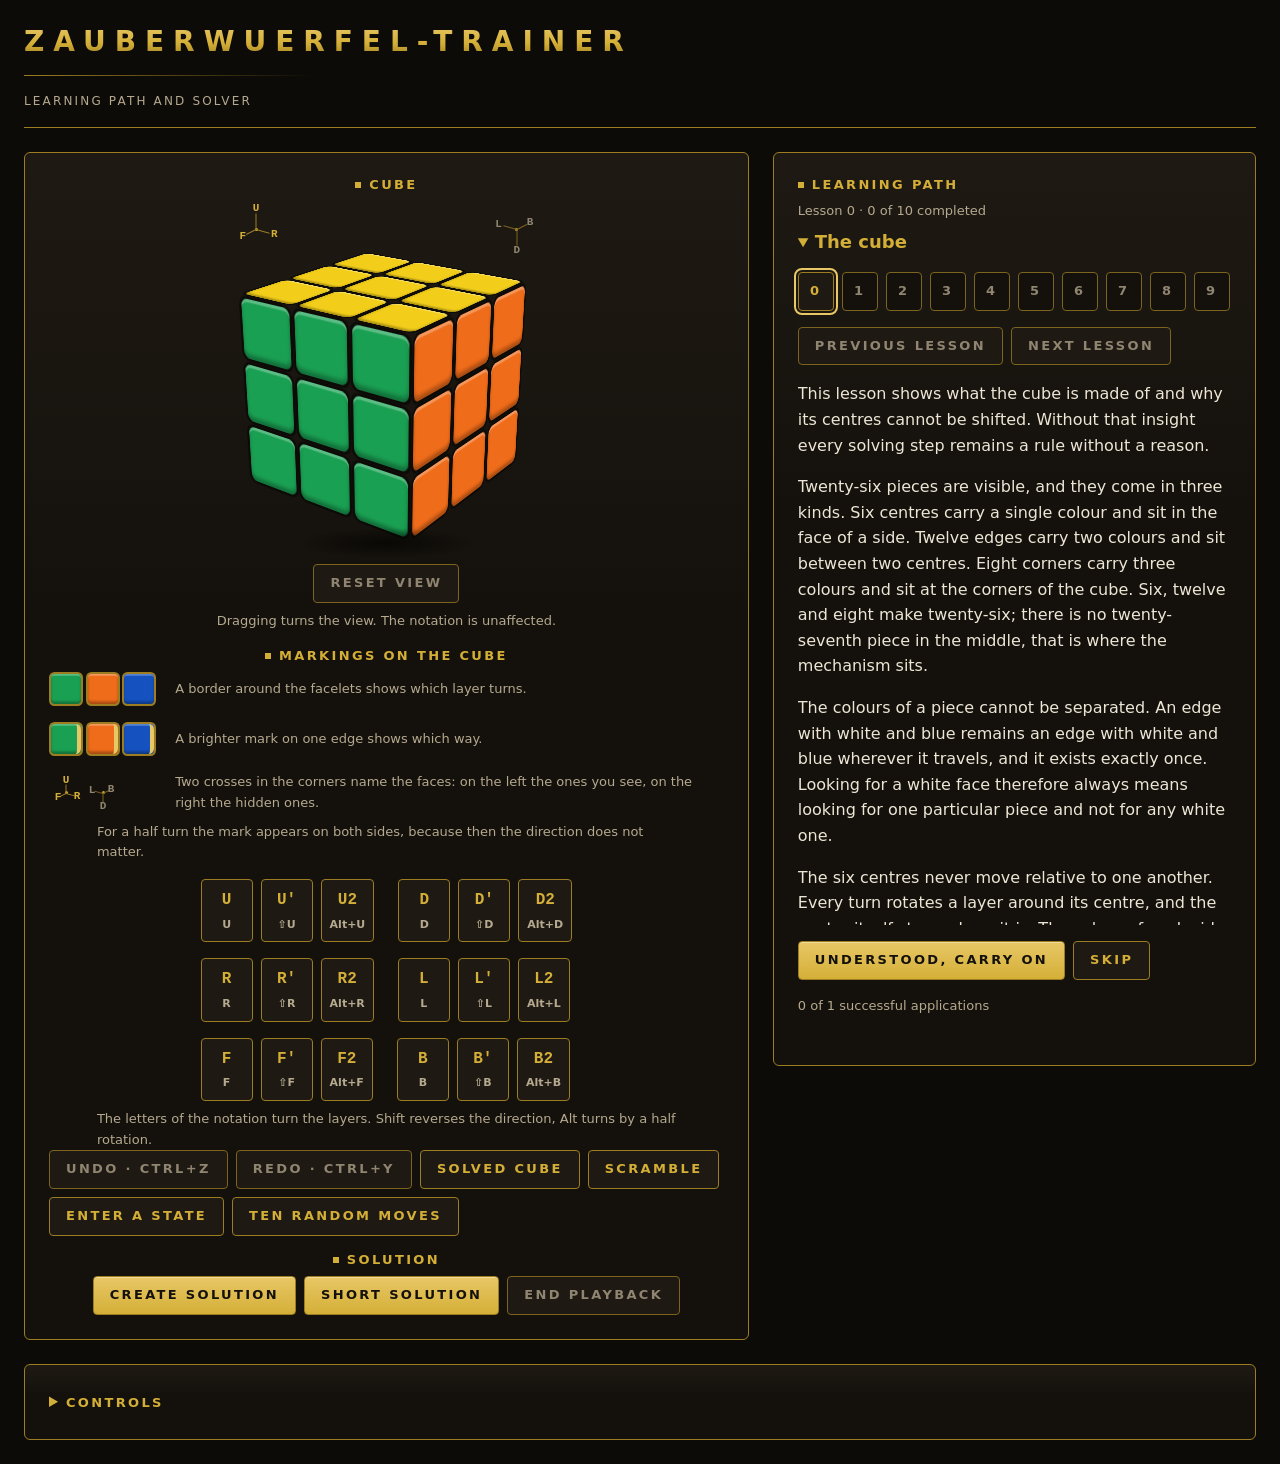
==== src/index.html @ b9fafef1 "Stand 42d0780 uebertragen 32 Datei(en) geaendert, Auslieferungsdatei 0.20.0 mit 423562 Byte. Maschin" ====
<!doctype html>
<!--
  Gerüst der Anwendung. Beim Bau in 2A-0011 werden Stil und Bündel in diese
  Datei eingesetzt; während der Entwicklung stehen sie daneben und werden
  über den Server aus scripts/server.mjs geladen. Ein Browser lädt über
  file:// keine ES-Module, deshalb der Umweg.

  Jeder sichtbare Text trägt seinen Bezeichner in data-text und wird beim
  Start aus src/i18n gefüllt. Der deutsche Wortlaut bleibt im Dokument
  stehen, damit die Datei beim Lesen verständlich ist; maßgeblich ist der
  Bezeichner. Eine Prüfung weist nach, dass zu jedem davon beide Sprachen
  vorliegen.

  Verweise nach außen sind ausgeschlossen, auch auf Schriften. Eine Prüfung
  in test/oberflaeche.test.js belegt das.
-->
<html lang="de">
  <head>
    <meta charset="utf-8" />
    <meta name="viewport" content="width=device-width, initial-scale=1" />
    <title>Zauberwuerfel-Trainer</title>
    <link rel="stylesheet" href="stil.css" />
  </head>
  <body>
    <div class="seite">
      <header class="kopf">
        <h1 class="marke-titel" data-text="kopf.titel">Zauberwuerfel-Trainer</h1>
        <hr class="marke-linie" />
        <p class="marke-unterzeile" data-text="kopf.unterzeile">Lernpfad und Löser</p>
      </header>

      <main class="raster">
        <!-- Der Würfel steht im Mittelpunkt und bekommt den größten
             zusammenhängenden Bereich. Gefüllt wird er in 4T-0027. -->
        <!-- Der Würfel wird von src/view/wuerfel.js in den Halter eingesetzt.
             Sechs mal neun Felder als Auszeichnung zu schreiben hieße, die
             Geometrie ein zweites Mal zu führen. -->
        <section id="buehne" class="flaeche" aria-labelledby="buehne-marke">
          <h2 id="buehne-marke" class="marke-bereich" data-text="bereich.wuerfel">Würfel</h2>
          <div id="wuerfel-halter"></div>
          <!-- Das flache Netz steht an derselben Stelle. Sichtbar ist immer
               genau eine der beiden Ansichten, gesteuert über Eintrag 5 des
               Einstellungs-Katalogs. -->
          <div id="netz-halter" hidden></div>
          <button type="button" class="ruhend" id="ansicht-zurueck" data-text="ansicht.zurueck">
            Ansicht zurücksetzen
          </button>
          <p class="erklaerung" data-text="ansicht.hinweis">
            Ziehen dreht den Blick. Die Notation bleibt davon unberührt.
          </p>

          <!-- Legende der Zeichen am Würfel, 4T-0041. Sie steht hier und nicht
               beim Lösungsweg, wo ihr Text bis dahin stand: Saum und Laufkante
               gehören zum Würfel und erscheinen auch beim Vorführen einer
               Zugfolge in der Lektion, also lange bevor es eine Lösung gibt.

               **Sie kostet keine Seitenhöhe.** Der Inhalt der Bühne endet bei
               798 px, ihr Kasten reicht bis 1074 px beim Lernen und bis 1370 px
               beim Lösen, weil das Raster ihn auf die Höhe der Begleitung
               zieht. Am 2026-08-18 in beiden Tätigkeiten, vier Schriftgrößen
               und beiden Ansichten gemessen; der Leerraum trägt das Band in
               jedem Fall.

               **Die Muster sind keine Zeichnungen, sondern dieselben Felder wie
               am Würfel.** Ein Halter gibt die Größe, die `stein-flaeche` darin
               ist absolut gesetzt wie im Würfelkörper, und `data-saum` und
               `data-lauf` sind die Attribute, die auch die Hervorhebung eines
               anstehenden Zuges setzt. Wer den Saum ändert, ändert das Muster
               mit; eine nachgezeichnete Legende bliebe beim nächsten Eingriff
               stehen.

               Die Farbe steht hier als Auszeichnung und nicht im Programm. Das
               ist der Unterschied zum Würfel: Dort wandert sie mit jedem Zug,
               hier steht sie fest, und drei feste Werte sind keine zweite
               Wahrheit über den Zustand. Gesetzt wird `background-color` und
               nicht die Kurzform `background`: Diese löschte das Hintergrundbild
               mit und damit die Würfelaugen, die `data-farbe` daneben gerade
               herbeiholen soll. Das Programm hält es in `zeigeFacelets` genauso.

               **Die beiden Muster zeigen zwei verschiedene Teile der Schicht,
               und das ist keine Nachlässigkeit.** Am Würfel trägt der Saum alle
               21 Flächen, die Laufmarke aber nur die zwölf des Rings. Das erste
               Muster ist deshalb ein Ausschnitt der Deckfläche und trägt allein
               den Saum, das zweite ein Ausschnitt des Rings und trägt beides.

               **Weder Liste noch Beschreibungsliste.** Ein `dl` wäre die
               naheliegende Form für eine Legende, hätte hier aber leere
               Begriffe: Das Muster ist mit `aria-hidden` aus der Vorlesehilfe
               genommen, weil es rein grafisch ist. Ein `ul` bräuchte
               `display: contents` an jedem Eintrag, damit die Texte fluchten,
               und stellte damit eine Frage nach der Semantik, die sich hier
               vermeiden lässt. Geblieben sind Muster und Absatz im Wechsel als
               unmittelbare Rasterelemente. Vorgelesen wird eine Folge von
               Sätzen, und jeder benennt sein Zeichen selbst. -->
          <h3 class="marke-bereich" data-text="zeichen.wuerfel">Zeichen am Würfel</h3>
          <div class="zeichenband">
            <span class="zeichen-muster" aria-hidden="true">
              <span class="zeichen-feld">
                <span
                  class="stein-flaeche"
                  style="background-color: var(--seite-f)"
                  data-farbe="F"
                  data-saum
                ></span>
              </span>
              <span class="zeichen-feld">
                <span
                  class="stein-flaeche"
                  style="background-color: var(--seite-r)"
                  data-farbe="R"
                  data-saum
                ></span>
              </span>
              <span class="zeichen-feld">
                <span
                  class="stein-flaeche"
                  style="background-color: var(--seite-b)"
                  data-farbe="B"
                  data-saum
                ></span>
              </span>
            </span>
            <p class="erklaerung" data-text="zeichen.saum">
              Ein Saum um die Felder zeigt, welche Schicht sich dreht.
            </p>
            <span class="zeichen-muster" aria-hidden="true">
              <span class="zeichen-feld">
                <span
                  class="stein-flaeche"
                  style="background-color: var(--seite-f)"
                  data-farbe="F"
                  data-saum
                  data-lauf="rechts"
                ></span>
              </span>
              <span class="zeichen-feld">
                <span
                  class="stein-flaeche"
                  style="background-color: var(--seite-r)"
                  data-farbe="R"
                  data-saum
                  data-lauf="rechts"
                ></span>
              </span>
              <span class="zeichen-feld">
                <span
                  class="stein-flaeche"
                  style="background-color: var(--seite-b)"
                  data-farbe="B"
                  data-saum
                  data-lauf="rechts"
                ></span>
              </span>
            </span>
            <p class="erklaerung" data-text="zeichen.lauf">
              Eine hellere Marke an einer Kante zeigt, in welche Richtung.
            </p>
            <!-- Das Seitenkreuz aus 4T-0065. Die Werte sind die der
                 Ausgangsansicht, also genau das, was der Anwender beim Start
                 in der Ecke der Bühne sieht. Sie stehen hier fest im Dokument,
                 weil ein Muster keinen Blick hat, den es abbilden könnte;
                 gerechnet werden sie von `blickrichtungen` für den Würfel
                 selbst. -->
            <span class="zeichen-muster zeichen-kreuz" aria-hidden="true">
              <span class="seitenkreuz seitenkreuz-vorn">
                <span class="seitenkreuz-strahl" style="--laenge: 27.9%; --winkel: -90deg"></span>
                <span
                  class="seitenkreuz-marke notation"
                  style="--richtung-x: 0%; --richtung-y: -37.2%"
                  >U</span
                >
                <span class="seitenkreuz-strahl" style="--laenge: 25.2%; --winkel: 15.2deg"></span>
                <span
                  class="seitenkreuz-marke notation"
                  style="--richtung-x: 32.4%; --richtung-y: 8.8%"
                  >R</span
                >
                <span class="seitenkreuz-strahl" style="--laenge: 19.9%; --winkel: 153.1deg"></span>
                <span
                  class="seitenkreuz-marke notation"
                  style="--richtung-x: -23.6%; --richtung-y: 12%"
                  >F</span
                >
              </span>
              <!-- Das zweite Kreuz trägt die Gegenrichtungen des ersten, denn
                   ein Gegenpaar liegt punktsymmetrisch. -->
              <span class="seitenkreuz seitenkreuz-hinten">
                <span class="seitenkreuz-strahl" style="--laenge: 27.9%; --winkel: 90deg"></span>
                <span
                  class="seitenkreuz-marke notation"
                  style="--richtung-x: 0%; --richtung-y: 37.2%"
                  >D</span
                >
                <span class="seitenkreuz-strahl" style="--laenge: 25.2%; --winkel: 195.2deg"></span>
                <span
                  class="seitenkreuz-marke notation"
                  style="--richtung-x: -32.4%; --richtung-y: -8.8%"
                  >L</span
                >
                <span class="seitenkreuz-strahl" style="--laenge: 19.9%; --winkel: -26.9deg"></span>
                <span
                  class="seitenkreuz-marke notation"
                  style="--richtung-x: 23.6%; --richtung-y: -12%"
                  >B</span
                >
              </span>
            </span>
            <p class="erklaerung" data-text="zeichen.kreuz">
              Zwei Kreuze in den Ecken benennen die Seiten: links die, die du siehst, rechts die
              verdeckten.
            </p>
          </div>
          <p class="erklaerung" data-text="zeichen.halb">
            Bei einer halben Umdrehung steht die Marke auf beiden Seiten, denn dann ist die Richtung
            gleichgültig.
          </p>

          <!-- Das Tastenfeld wird von src/input/tastenfeld.js eingesetzt. -->
          <div id="tastenfeld-halter"></div>
          <p class="erklaerung" data-text="bewegung.hinweis">
            Die Buchstaben der Notation drehen die Schichten. Umschalt kehrt die Richtung um, Alt
            dreht um eine halbe Umdrehung.
          </p>
          <div class="datei-reihe">
            <button type="button" class="ruhend" id="verlauf-zurueck" data-text="verlauf.zurueck">
              Zurück
            </button>
            <button type="button" class="ruhend" id="verlauf-wieder" data-text="verlauf.wieder">
              Vor
            </button>
            <button type="button" class="ruhend" id="verlauf-geloest" data-text="verlauf.geloest">
              Gelöster Würfel
            </button>
            <button
              type="button"
              class="ruhend"
              id="verlauf-verwuerfeln"
              data-text="verlauf.verwuerfeln"
            >
              Verwürfeln
            </button>
            <!-- Der dritte Weg, den Würfel auf einen Zustand zu bringen, und
                 deshalb steht er in dieser Reihe: gelöst, verwürfelt oder von
                 Hand eingegeben. Ein eigener Bereich mit Marke und Erklärung
                 kostete gemessene 129 px und schob den Einstieg in das Lösen
                 von 992 px auf 1121 px, also unter die Bildkante von 1080.
                 Das verstieße gegen das Höhenbudget aus Abschnitt 7 des
                 Design-Konzepts. Hier kostet er nichts. 4T-0067. -->
            <button type="button" class="ruhend" id="eingabe-beginnen" data-text="eingabe.beginnen">
              Zustand eingeben
            </button>
            <button type="button" class="ruhend" id="vorfuehr-folge" data-text="bewegung.folge">
              Zehn zufällige Züge
            </button>
          </div>

          <!-- Die erzeugte Verwürfelung in Notation, 4T-0083. S-0028 AK5
               verlangt sie zum Nachvollziehen am eigenen Würfel; ohne sie ist
               «Verwürfeln» allein für den Würfel am Bildschirm brauchbar.

               **Eine Zeile unter der Reihe, ohne eigene Marke und ohne
               Erklärung.** Ein eigener Bereich kostete Höhe, die das Budget aus
               Abschnitt 7 des Design-Konzepts nicht hergibt; bei 4T-0067 hat
               ein Bereich mit Marke und Erklärung gemessene 129 px gekostet.

               **Die Zugfolge trägt keinen `data-text`**, denn sie ist Notation
               und bleibt in beiden Sprachen dieselbe. Übersetzt wird allein die
               Beschriftung davor, und die zieht `wendeTexteAn` beim
               Sprachwechsel wie jede andere nach. -->
          <p class="verwuerfelung" id="verwuerfelung" hidden>
            <span data-text="verlauf.verwuerfelungMarke">Verwürfelung:</span>
            <span class="notation" id="verwuerfelung-zuege"></span>
          </p>

          <!-- Wiedergabe einer Lösung, 4T-0033. Die Schaltfläche zum Erzeugen
               ist der Anschluss an den Löser und sitzt in der Verdrahtung,
               nicht in der Wiedergabe: Diese bekommt eine fertige Zugfolge
               übergeben und kennt den Löser nicht. Mit dem Lernpfad in
               2A-0007 tritt die Lektion an ihre Stelle.

               Steuerung und Zugzähler sind mit 4T-0059 zur Anzeige in den
               Bereich «Erklärung» gewandert. Hier bleibt allein das Erzeugen,
               denn es muss sichtbar sein, bevor es eine Lösung gibt, und kann
               deshalb nicht in einem Bereich stehen, den erst die geladene
               Zugfolge sichtbar macht. -->
          <!-- Zustandseingabe über das Netz, 4T-0067. Der Bereich ist kein
               zweiter Modus: Er stellt die Ansicht auf das Netz, klappt den
               Lernpfad ein und lässt die übrige Bedienung ruhen. Damit folgt er
               dem Entscheid aus 3E-0017, wo der Umbau in zwei Ansichten
               zugunsten des Einklappens verworfen worden ist.

               **Er ist ganz verborgen, solange keine Eingabe läuft**, samt
               seiner Marke und seiner Erklärung. Sein Einstieg ist die
               Schaltfläche oben in der Reihe der Zustände; ein dauerhaft
               sichtbarer Bereich kostete Höhe für etwas, das der Anwender
               selten und einmalig tut.

               Die sechs Farbschaltflächen stehen nicht hier, sondern entstehen
               in main.js aus der Seitenliste des Kerns. Sie hier zu schreiben
               wäre derselbe Fehler wie sechs mal neun Felder von Hand. -->
          <div id="eingabe-flaeche" hidden>
            <h2 class="marke-bereich" data-text="eingabe.marke">Zustand eingeben</h2>
            <p class="erklaerung" data-text="eingabe.grund">
              Für einen Würfel, den das Programm nicht selbst verwürfelt hat: Übertragen Sie seinen
              Zustand Feldchen für Feldchen auf das Netz.
            </p>
            <div class="eingabe-farben" id="eingabe-farben" role="group"></div>
            <p class="erklaerung" data-text="eingabe.hinweis">
              Farbe wählen, dann auf die Feldchen tippen. Mit der Tastatur: Pfeiltasten bewegen, die
              Ziffern 1 bis 6 wählen die Farbe, die Leertaste setzt sie.
            </p>
            <!-- Die drei Wege zurück, 4T-0068. Sie sind verschieden gefährlich
                 und deshalb verschieden gesichert: Eine einzelne Setzung
                 zurückzunehmen kostet nichts, das Leeren und das Vorbelegen
                 kosten alles, was bis dahin eingetragen war.

                 **«Übernehmen» steht voran und trägt keine Klasse `ruhend`**,
                 4T-0070. Es ist die Haupthandlung des Bereichs, so wie
                 «Lösung erzeugen» die der Bühne ist; die vier übrigen führen
                 aus ihm heraus oder wieder zurück. -->
            <div class="datei-reihe">
              <button type="button" id="eingabe-uebernehmen" data-text="eingabe.uebernehmen">
                Übernehmen
              </button>
              <button type="button" class="ruhend" id="eingabe-zurueck" data-text="eingabe.zurueck">
                Zurücknehmen · Strg+Z
              </button>
              <button type="button" class="ruhend" id="eingabe-leeren" data-text="eingabe.leeren">
                Alles leeren
              </button>
              <button type="button" class="ruhend" id="eingabe-geloest" data-text="eingabe.geloest">
                Gelöster Würfel
              </button>
              <button
                type="button"
                class="ruhend"
                id="eingabe-abbrechen"
                data-text="eingabe.abbrechen"
              >
                Eingabe abbrechen
              </button>
            </div>
            <!-- Der Befund der Lösbarkeitsprüfung in Worten, 4T-0069. Er steht
                 unter der Reihe und damit unmittelbar unter der Schaltfläche,
                 die ihn auslöst.

                 **`role="alert"` und nicht `status`**, anders als bei der
                 Rückmeldung des Lernpfads: Eine abgewiesene Übernahme hält den
                 Anwender auf, und er soll davon erfahren, während sein Blick
                 noch am Netz liegt.

                 Er trägt keinen `data-text`, weil sein Wortlaut vom Befund
                 abhängt und nicht feststeht. Beim Sprachwechsel wird er
                 zurückgenommen, denn er gilt für eine Prüfung von vorhin. -->
            <p class="eingabe-befund" id="eingabe-befund" role="alert" hidden></p>
          </div>

          <h2 class="marke-bereich" data-text="wiedergabe.marke">Lösung</h2>
          <!-- Zwei Arten, eine Reihe, 4T-0082. Die Lernlösung rechnet im
               Hauptstrang und ist sofort da; die kurze baut beim ersten Aufruf
               ihre Tabellen auf und braucht dafür gemessene 1,5 bis 2,7
               Sekunden im Browser. Deshalb tauscht die Reihe während der
               Rechnung ihren Inhalt: Fortschritt und Abbruch treten an die
               Stelle der beiden Erzeugen-Schaltflächen. Ein eigener Bereich
               kostete Höhe, die das Budget aus Abschnitt 7 des
               Design-Konzepts nicht hergibt. -->
          <div class="datei-reihe">
            <button type="button" id="loesung-erzeugen" data-text="wiedergabe.erzeugen">
              Lösung erzeugen
            </button>
            <button type="button" id="loesung-kurz" data-text="wiedergabe.kurz">
              Kurze Lösung
            </button>
            <!-- Der Fortschritt trägt keinen `data-text`, weil sein Wortlaut
                 vom Stand der Rechnung abhängt. Beim Sprachwechsel wird er aus
                 dem gemerkten Stand neu gesetzt, wie der Zähler daneben. -->
            <p class="erklaerung" id="loesung-fortschritt" role="status" hidden></p>
            <button
              type="button"
              class="ruhend"
              id="loesung-abbrechen"
              data-text="wiedergabe.abbrechen"
              hidden
            >
              Abbrechen
            </button>
            <button
              type="button"
              class="ruhend"
              id="wiedergabe-beenden"
              data-text="wiedergabe.beenden"
            >
              Wiedergabe beenden
            </button>
          </div>
        </section>

        <!-- Zwei Bereiche und keiner, 4T-0062: Diese Hülle trägt keine eigene
             Fläche und keine Marke, sondern stapelt die beiden, die sie
             enthält. Sie bleibt, weil das Raster ihren Platz kennt und die
             Bühne über ihn auf gleiche Höhe gezogen wird; ihn aufzulösen hieße,
             die Container-Abfrage aus 4T-0058 auf eine andere Breite zu
             stellen.

             Bis 4T-0062 war dies ein Bereich «Erklärung» mit beidem darin. Der
             Name meinte zwei Tätigkeiten zugleich und traf damit keine von
             beiden, und seit 4T-0061 klappt eine davon weg, während die
             Gestaltung sie weiter als eine Einheit zeigte. -->
        <div id="begleitung">
          <!-- Anstehender Zug, laufender Schritt und Zugliste, 4T-0034.
               Gefüllt wird alles aus der Wiedergabe; die Notation bleibt in
               beiden Sprachen international, der Klartext daneben nicht.

               **Der Bereich steht seit 4T-0059 über dem Lernpfad und trägt die
               Steuerung mit.** Wer eine Lösung abspielt, hatte Knopf und
               Ergebnis zuvor diagonal auseinander, die Steuerung links unten
               und ihre Wirkung rechts. Dass die Bedienung damit über dem
               Lektionstext liegt, kostet nichts: Der ganze Bereich ist
               verborgen, solange keine Zugfolge geladen ist, und beim Lernen
               steht der Text deshalb wie zuvor ganz oben.

               **Der Bereich ist mit 4T-0062 selbst eine Fläche geworden.** Die
               Verbergung sitzt damit an derselben Stelle wie zuvor und trägt
               den ganzen Bereich mit; läge sie eine Ebene tiefer, bliebe beim
               Lernen eine leere Kachel stehen. -->
          <section id="anstehend" class="flaeche" aria-labelledby="anstehend-marke" hidden>
            <h2 id="anstehend-marke" class="marke-bereich" data-text="bereich.loesungsweg">
              Lösungsweg
            </h2>
            <div class="datei-reihe wiedergabe-steuerung">
              <button type="button" class="ruhend" id="wg-anfang" data-text="wiedergabe.anfang">
                Anfang
              </button>
              <button
                type="button"
                class="ruhend"
                id="wg-schritt-zurueck"
                data-text="wiedergabe.schrittZurueck"
              >
                Schritt zurück
              </button>
              <button
                type="button"
                class="ruhend"
                id="wg-zug-zurueck"
                data-text="wiedergabe.zugZurueck"
              >
                Zug zurück
              </button>
              <button type="button" id="wg-abspielen">Abspielen</button>
              <button type="button" class="ruhend" id="wg-zug-vor" data-text="wiedergabe.zugVor">
                Zug vor
              </button>
              <button
                type="button"
                class="ruhend"
                id="wg-schritt-vor"
                data-text="wiedergabe.schrittVor"
              >
                Schritt vor
              </button>
              <button type="button" class="ruhend" id="wg-ende" data-text="wiedergabe.ende">
                Ende
              </button>
            </div>
            <p class="wiedergabe-stand notation" id="wiedergabe-stand" hidden></p>
            <p class="erklaerung" data-text="wiedergabe.hinweis">
              Leertaste spielt ab und hält an, die Pfeiltasten gehen einen Zug, Bild auf und Bild ab
              springen auf die Schrittgrenzen, Pos 1 und Ende an die Enden.
            </p>
            <p class="erklaerung" data-text="wiedergabe.grund">
              Der Übungswürfel ist während der Wiedergabe gesperrt.
            </p>

            <h3 class="marke-bereich" data-text="anstehend.marke">Anstehender Zug</h3>
            <p class="anstehend-notation notation" id="anstehend-notation"></p>
            <p class="anstehend-klartext" id="anstehend-klartext"></p>
            <!-- Aus welchen Zügen der Griff entsteht, 4T-0040. Nur sichtbar,
                 wenn er mehr als einen Zug zusammenfasst. -->
            <p class="anstehend-griff notation" id="anstehend-griff" hidden></p>
            <!-- Die Deutung der Marke am Würfel stand bis 4T-0041 hier. Sie
                 steht seitdem als Band in der Bühne, wo das Zeichen selbst
                 erscheint, und gilt damit auch beim Lernen. -->
            <p class="anstehend-schritt" id="anstehend-schritt"></p>
            <p class="erklaerung" id="anstehend-fortschritt"></p>
            <!-- Begründung und Weg in die Lektion, 4T-0052. Die Begründung
                 steht nicht hier und nicht in der Verdrahtung, sondern in der
                 Lektion, und wird von dort geholt: Zwei Fassungen derselben
                 liefen früher oder später auseinander, und die schlechtere
                 stünde in der Lösung, wo sie seltener gelesen wird. -->
            <p class="anstehend-begruendung" id="anstehend-begruendung"></p>
            <button type="button" class="ruhend anstehend-lektion" id="anstehend-lektion"></button>

            <h3 class="marke-bereich" data-text="anstehend.liste">Zugfolge</h3>
            <div class="zugliste notation" id="zugliste"></div>
            <!-- Die Kennzeichnungen der Liste sind nicht selbsterklärend,
                 4T-0040. Sie werden neben dem Gegenstand aufgefangen und nicht
                 in einem Handbuch; der Ort ist seit 4T-0040 derselbe, die Form
                 hat 4T-0041 geändert.

                 **Vier Zeilen und nicht drei.** Die goldene Hinterlegung war
                 neben dem Saum das zweite Zeichen, das der Bestand führte, ohne
                 es zu erklären; die Durchsicht nach AK5 hat es gefunden.

                 **Die Muster sind echte Zuglistenknoten.** Klassen und
                 Attribute sind dieselben, die `zeigeZugliste` in `main.js`
                 setzt, und die Züge sind zulässige Notation. Die Notation steht
                 hier fest im Dokument, weil sie in beiden Sprachen dieselbe
                 ist; der Name der Folge dagegen trägt seinen Bezeichner. -->
            <h3 class="marke-bereich" data-text="zeichen.zugfolge">Zeichen der Zugfolge</h3>
            <div class="zeichenband">
              <span class="zeichen-muster zeichen-zuege notation" aria-hidden="true">
                <span class="zugliste-reihe">
                  <span class="zugliste-folgemarke leise" data-text="folge.topCross"
                    >Kreuz oben</span
                  >
                  <span class="zugliste-zug" data-folge="anfang">F</span>
                  <span class="zugliste-zug" data-folge="mitte">R</span>
                  <span class="zugliste-zug" data-folge="mitte">U</span>
                  <span class="zugliste-zug" data-folge="ende">R'</span>
                </span>
              </span>
              <p class="erklaerung" data-text="zeichen.folge">
                Eine Linie unter einer Gruppe zeigt eine gelernte Zugfolge. Ihr Name steht davor.
              </p>
              <span class="zeichen-muster zeichen-zuege notation" aria-hidden="true">
                <span class="zugliste-reihe">
                  <span class="zugliste-zug" data-griff="anfang">R</span>
                  <span class="zugliste-zug" data-griff="ende">R</span>
                  <span class="zugliste-griffzug">= R2</span>
                </span>
              </span>
              <p class="erklaerung" data-text="zeichen.griff">
                Eine Klammer darüber fasst Drehungen derselben Seite zu einem Handgriff zusammen.
                Dahinter steht, wie weit du drehst.
              </p>
              <span class="zeichen-muster zeichen-zuege notation" aria-hidden="true">
                <span class="zugliste-reihe">
                  <span class="zugliste-zug" data-griff="anfang">U</span>
                  <span class="zugliste-zug" data-griff="ende">U'</span>
                  <span class="zugliste-griffzug">= –</span>
                </span>
              </span>
              <p class="erklaerung" data-text="zeichen.hebtAuf">
                Ein Strich bedeutet, dass sich die Züge aufheben und du gar nicht drehst.
              </p>
              <span class="zeichen-muster zeichen-zuege notation" aria-hidden="true">
                <span class="zugliste-reihe">
                  <span class="zugliste-zug">F</span>
                  <span class="zugliste-zug jetzt">R</span>
                  <span class="zugliste-zug">U</span>
                </span>
              </span>
              <p class="erklaerung" data-text="zeichen.jetzt">
                Golden hinterlegt ist die Stelle, an der die Wiedergabe steht.
              </p>
            </div>
          </section>

          <!-- Der Lektionsbereich, 4T-0045. Er tritt an die Stelle des
               Platzhalters und wird von src/view/lektion.js eingesetzt; die
               zehn Punkte der Übersicht und die Schaltflächen der Zugfolgen
               hier zu schreiben hieße, den Lektionskatalog ein zweites Mal zu
               führen.

               Er bleibt sichtbar, während eine Wiedergabe läuft. Genau das
               unterscheidet ihn vom Platzhalter: Wer sich eine Zugfolge
               vorführen lässt, will dabei die Lektion vor Augen haben.

               **Seine Marke steht hier und nicht im Bereich selbst**, 4T-0062.
               Sie benennt den Bereich und nicht die Lektion; der Titel der
               Lektion steht darunter im Aufklapper und wechselt mit ihr. -->
          <section id="lernpfad" class="flaeche" aria-labelledby="lernpfad-marke">
            <h2 id="lernpfad-marke" class="marke-bereich" data-text="bereich.lernpfad">Lernpfad</h2>
            <div id="lektion-halter"></div>
          </section>
        </div>

        <section id="bedienung" class="flaeche" aria-labelledby="bedienung-marke">
          <!-- Der Bereich ist ein Aufklapper, 4T-0060. Er misst offen 1231 px
               und damit ein gutes Drittel der Seitenhöhe, trägt aber sieben
               Einstellungen, die einmal gewählt und danach nicht mehr angefasst
               werden.

               **Nativ statt gebaut.** `details` bringt Tastaturbedienung,
               Zustand und Bekanntgabe an die Vorlesehilfe mit; eine eigene
               Schublade müsste all das nachbauen. Gemessen am 2026-08-17 hätte
               sie zudem nur 80 px mehr gewonnen, denn genau so hoch ist der
               Bereich mit nichts als seiner Marke.

               **Der Zustand wird nicht gespeichert.** Er als Einstellung zu
               führen hieße, eine achte anzulegen, und 3E-0017 nimmt sich
               ausdrücklich vor, nichts hinzuzufügen. -->
          <details id="bedienung-klappe" class="klappe">
            <summary>
              <h2 id="bedienung-marke" class="marke-bereich" data-text="bereich.bedienung">
                Bedienung
              </h2>
            </summary>

            <!-- Die Felder tragen nur ihren Namen und die Art des
                 Bedienelements. Werte und Beschriftungen kommen aus dem Katalog
                 in src/settings/katalog.js und aus src/i18n; sie hier zu
                 wiederholen hieße, zwei Wahrheiten zu pflegen. -->

            <div class="feld" data-einstellung="sprache" data-art="auswahl">
              <label data-text="einstellung.sprache">Sprache</label>
              <p class="erklaerung" data-text="grund.sprache">
                Zwei Zielsprachen sind zugesagt. Ohne Umschaltung wäre die zweite wertlos.
              </p>
            </div>

            <div class="feld" data-einstellung="palette" data-art="segmente">
              <label data-text="einstellung.palette">Würfelpalette</label>
              <div class="farbvorschau" id="farbvorschau" aria-hidden="true">
                <span style="background: var(--seite-u)"></span>
                <span style="background: var(--seite-r)"></span>
                <span style="background: var(--seite-f)"></span>
                <span style="background: var(--seite-d)"></span>
                <span style="background: var(--seite-l)"></span>
                <span style="background: var(--seite-b)"></span>
              </div>
              <p class="erklaerung" data-text="grund.palette">
                Ohne alternative Palette ist der Würfel bei Rot-Grün-Schwäche nicht lösbar, sondern
                nur zu erraten.
              </p>
            </div>

            <div class="feld" data-einstellung="kennzeichnung" data-art="schalter">
              <label data-text="einstellung.kennzeichnung">Kennzeichnung ohne Farbe</label>
              <p class="erklaerung" data-text="grund.kennzeichnung">
                Rückfallebene, wenn auch die alternative Palette nicht reicht.
              </p>
            </div>

            <div class="feld" data-einstellung="bewegung" data-art="auswahl">
              <label data-text="einstellung.bewegung">Bewegung</label>
              <p class="erklaerung" data-text="grund.bewegung">
                Bewegtbilder bereiten manchen Anwendern Beschwerden.
              </p>
            </div>

            <div class="feld" data-einstellung="ansicht" data-art="segmente">
              <label data-text="einstellung.ansicht">Ansicht</label>
              <p class="erklaerung" data-text="grund.ansicht">
                Rückfallebene für schwache Geräte und für alle, die die flache Übersicht bevorzugen.
              </p>
            </div>

            <div class="feld" data-einstellung="schriftgroesse" data-art="auswahl">
              <label data-text="einstellung.schriftgroesse">Schriftgröße</label>
              <p class="erklaerung" data-text="grund.schriftgroesse">
                Der Lernpfad besteht überwiegend aus Text.
              </p>
            </div>

            <div class="feld">
              <button
                type="button"
                class="ruhend"
                id="alles-zuruecksetzen"
                data-text="einstellung.allesZuruecksetzen"
              >
                Alle Einstellungen zurücksetzen
              </button>
            </div>

            <h2 class="marke-bereich" data-text="ablage.marke">Sichern</h2>
            <p class="erklaerung" data-text="ablage.grund">
              Der Speicher des Browsers hängt am Ort der Datei.
            </p>
            <div class="feld datei-reihe">
              <button type="button" class="ruhend" id="sichern" data-text="ablage.sichern">
                Als Datei sichern
              </button>
              <button type="button" class="ruhend" id="holen" data-text="ablage.holen">
                Aus Datei holen
              </button>
              <!-- Der dritte Weg zum abgelegten Stand, 4T-0084: sichern, holen,
                   löschen. Er steht hier und nicht neben «Alle Einstellungen
                   zurücksetzen» eine Zeile höher, denn der Fortschritt ist
                   keine Einstellung; jene Schaltfläche lässt ihn ausdrücklich
                   stehen, und eine Prüfung belegt das.

                   **«Fortschritt löschen» und nicht «Alles löschen».** Der
                   Wortlaut trägt die Abgrenzung, damit der Anwender sie nicht
                   erst nach dem Klick erfährt. -->
              <button
                type="button"
                class="ruhend"
                id="fortschritt-loeschen"
                data-text="ablage.loeschen"
              >
                Fortschritt löschen
              </button>
              <input type="file" id="datei" accept="application/json,.json" hidden />
            </div>
          </details>

          <!-- Der Hinweis steht außerhalb des Aufklappers, 4T-0060. Er meldet
               beim Start den fehlenden oder ergänzten Browserspeicher, und
               genau dann ist der Aufklapper geschlossen; innen wäre er
               ungesehen. Für den zweiten Fall, die Rückmeldung nach «Aus Datei
               holen», steht er hier unmittelbar unter den beiden
               Schaltflächen. -->
          <p class="hinweis" id="hinweis" hidden></p>
        </section>
      </main>
    </div>

    <script type="module" src="app/main.js"></script>
  </body>
</html>
---- src/stil.css ----
/* Gestaltung des Zauberwuerfel-Trainers, nach Projektmanagement/Konzepte/
   Design-Konzept.md.

   Diese Datei ist die einzige Quelle der Farbwerte. Sie standen bis zum
   2026-08-13 zusätzlich als Literale in scripts/farben-pruefen.mjs; das
   Skript liest sie jetzt von hier. Drei Ablagen desselben Wertes laufen
   früher oder später auseinander, und dann prüft das Skript etwas anderes,
   als das Programm zeigt.

   Wer einen Farbwert ändert, ändert ihn hier, und die Prüfstrecke rechnet
   Kontraste und Farbabstände beim nächsten Lauf neu. */

:root {
  /* ---------------------------------------------- Farbsystem der Oberfläche

     Drei Grundtöne, kein reines Schwarz. #000000 wirkt auf Bildschirmen hart
     und lässt Schatten verschwinden. Die drei Töne unterscheiden sich gerade
     so weit, dass Ebenen erkennbar werden, ohne dass Kanten entstehen. */
  --grund-0: #0d0b07;
  --grund-1: #14110c;
  --grund-2: #1e1913;

  /* Gold ist Akzent, nicht Fläche. Es trägt Überschriften, Zierlinien und
     Bedienelemente. Fließtext steht immer in --text, niemals in Gold. */
  --gold: #d4af37;
  --gold-hell: #e8c766;
  --gold-dunkel: #9c7d22;
  /* Der Rand einer gesperrten Schaltfläche, 4T-0063. Gemischt und nicht
     gewählt: 75 Prozent --gold-dunkel über --grund-2, derselbe Anteil wie bei
     --text-gesperrt. Nur so treten Rand und Beschriftung um denselben Schritt
     zurück; vorher stand der Rand bei 1,00 und die Schrift bei 8,10, und der
     Knopf verschwand zur Hälfte. */
  --gold-gesperrt: #7d641e;

  --text: #ede6d6;
  --text-leise: #b5a98f;
  /* Die Beschriftung einer gesperrten Schaltfläche, 4T-0063. Siehe
     --gold-gesperrt für den Grund des gemeinsamen Anteils. */
  --text-gesperrt: #8f8570;

  --erfolg: #7fc97f;
  --warnung: #e8b45a;
  --fehler: #e8776a;

  /* ------------------------------------------------------- Würfelfarben

     Kanonisch, leicht abgetönt: kein reines Weiß, kein grelles Rot. Das
     nimmt Härte, ohne die Zuordnung zum echten Würfel zu gefährden. */
  --wuerfel-kanonisch-weiss: #f2efe6;
  --wuerfel-kanonisch-gelb: #f2ce1b;
  --wuerfel-kanonisch-orange: #ef6c1a;
  --wuerfel-kanonisch-gruen: #1aa053;
  --wuerfel-kanonisch-rot: #c62828;
  --wuerfel-kanonisch-blau: #1552c0;

  /* Alternative Palette für Rot-Grün-Schwäche. Sie ersetzt Rot durch Magenta
     und Grün durch Türkis und staffelt die Helligkeiten gleichmäßig. Die
     Staffelung ist der eigentliche Kunstgriff: Bei Dichromasie fallen Rot,
     Orange, Gelb und Grün auf eine Achse zusammen, und dann trägt allein der
     Helligkeitsunterschied. Ein erster Entwurf ohne sie war schlechter als
     die kanonische Palette. */
  --wuerfel-alternativ-weiss: #f5f2e9;
  --wuerfel-alternativ-gelb: #ffdd1c;
  --wuerfel-alternativ-tuerkis: #20b8b8;
  --wuerfel-alternativ-orange: #b35300;
  --wuerfel-alternativ-magenta: #a8146b;
  --wuerfel-alternativ-blau: #123a96;

  /* ----------------------------------------------------------- Abstände

     Achterstufung ohne Zwischenwerte, in rem statt in Pixeln: Die
     Schriftgröße ist einstellbar, und nach Eintrag 6 des
     Einstellungs-Katalogs wachsen die Bedienelemente mit. Mit festen Pixeln
     bliebe das Raster stehen, während die Schrift wächst. */
  --abstand-1: 0.5rem;
  --abstand-2: 1rem;
  --abstand-3: 1.5rem;
  --abstand-4: 2rem;
  --abstand-5: 3rem;

  /* Ecken bleiben fest. Sie sind eine gestalterische Konstante und keine
     Größe, die mit der Schrift wachsen soll. */
  --ecke: 6px;
  --ecke-schaltflaeche: 4px;

  --zierlinie: 1px solid var(--gold-dunkel);

  /* Lichtsaum an Kanten. Bewusst kein Farbwert des Systems, sondern Licht:
     Er sitzt an der oberen Kante eines Elements und nie auf der Fläche. Ein
     Lichtfleck mitten auf einem Feld verfälscht die wahrgenommene Farbe. */
  --glanz: rgb(255 255 255 / 0.35);
  --glanz-kante: inset 0 1px 0 var(--glanz);

  /* Wie weit ein zurückgenommenes Feld hinter dem Schleier verschwindet,
     aus 4T-0050. Der Schleier trägt die Farbe der Fuge; das Feld sinkt damit
     in den Zwischenraum zurück, statt eine neue Farbe zu bekommen.

     **Der Wert ist gerechnet und nicht gewählt**, zwischen zwei Schranken:
     Nach oben muss sich jedes zurückgenommene Feld deutlich von seiner vollen
     Farbe abheben, nach unten muss der Würfel ein Körper bleiben. Bei 0,72
     beträgt der kleinste Abstand zur vollen Farbe 46,2 und der kleinste
     Abstand zur Fuge 19,7; beides steht in `scripts/farben-pruefen.mjs` und
     wird bei jedem Lauf neu gerechnet. */
  --ruecknahme-deckung: 0.72;

  /* Sperrung für Marken. Versalien ohne Sperrung wirken gedrängt, weil die
     Buchstaben alle dieselbe Höhe haben und die Zwischenräume fehlen. */
  --sperrung: 0.18em;
  --sperrung-titel: 0.32em;

  /* ---------------------------------------------------------- Typografie

     Keine eingebettete Schriftdatei. Sie kostet mehrere hundert Kilobyte in
     einer Datei, die klein bleiben soll, und wirft Lizenzfragen auf. */
  --schrift: system-ui, -apple-system, 'Segoe UI', Roboto, 'Helvetica Neue', sans-serif;

  /* Notation dickengleich. Keine Stilfrage: Untereinander stehende Zugfolgen
     sind nur dann vergleichbar, wenn die Zeichen gleich breit sind. */
  --schrift-notation:
    ui-monospace, 'Cascadia Mono', 'Segoe UI Mono', 'SF Mono', Consolas, monospace;

  /* Grundgröße. Die Einstellung aus 4T-0026 setzt diesen Wert um, alles
     Weitere ist in rem davon abgeleitet. */
  --schrift-grund: 16px;
  --zeilenhoehe: 1.6;
  --zeilenhoehe-ueberschrift: 1.25;
  --zeilenlaenge: 70ch;

  /* Kantenlänge eines Steins. Sie folgt dem Fenster und nicht der
     Schriftgröße: Ein Würfel ist kein Text und soll nicht mitwachsen, wenn
     jemand die Schrift vergrößert, um besser lesen zu können. */
  --kante: clamp(34px, 9vmin, 66px);
}

/* --------------------------------------------------- Palette des Würfels

   Die Zuordnung Seite zu Farbe: oben gelb, unten weiß, vorn grün, hinten
   blau, rechts orange, links rot. Sie steht hier und nicht im Programm,
   damit ein Palettenwechsel eine Frage der Anzeige bleibt und den
   Würfelzustand nicht anfasst.

   **Weiß liegt unten und nicht oben**, seit 4T-0055 am 2026-08-16. Der
   Lernpfad lässt den Würfel liegen, die erste Schicht entsteht deshalb
   unten, und sie ist die weiße; die letzte Schicht oben ist die gelbe.
   Genau so steht es in jeder Anleitung, und vor dieser Drehung war der Pfad
   an beiden Enden gegenüber ihr verkehrt.

   **Rot und Orange sind dabei mitgetauscht worden, und das ist keine
   Zutat.** Ein Tausch allein von Weiß und Gelb spiegelt die Händigkeit und
   ergäbe einen Würfel, den es nicht gibt. Von den 24 Drehungen des Würfels
   tragen genau vier Weiß unten; diese hier lässt Grün vorn stehen, und «Grün
   vorn» ist die Bezugsangabe fremder Anleitungen. Nachgerechnet wird die
   Aussage in `test/oberflaeche.test.js`.

   In der alternativen Palette treten Türkis an die Stelle von Grün und
   Magenta an die von Rot, mit gleichmäßig gestaffelten Helligkeiten.

   **Seit 4T-0069 gibt es eine zweite Stelle mit derselben Zuordnung**, den
   Zweig `farbe.<palette>.<seite>` in `src/i18n`. Er hält die Namen, die der
   Befund der Lösbarkeitsprüfung ausspricht, denn ein Farbwert trägt keinen.
   **Wer hier eine Farbe tauscht, ändert sie dort mit**, in beiden Sprachen. */

:root,
[data-palette='kanonisch'] {
  --seite-u: var(--wuerfel-kanonisch-gelb);
  --seite-d: var(--wuerfel-kanonisch-weiss);
  --seite-f: var(--wuerfel-kanonisch-gruen);
  --seite-b: var(--wuerfel-kanonisch-blau);
  --seite-r: var(--wuerfel-kanonisch-orange);
  --seite-l: var(--wuerfel-kanonisch-rot);

  /* Die Augen der Kennzeichnung, je Seite dunkel oder hell. Welches von
     beidem, ist gerechnet und nicht gewählt: Ein dunkles Auge erreicht auf
     dem alternativen Blau nur 1,94 zu 1 und wäre dort so gut wie unsichtbar.
     Mit der Wahl je Farbe liegt das schwächste Paar bei 4,07.

     Die Wahl folgt der Farbe und nicht der Seite. Mit der Drehung von
     4T-0055 sind deshalb rechts und links mitgewandert: Rot braucht ein
     helles Auge, Orange ein dunkles. */
  --auge-u: var(--grund-0);
  --auge-d: var(--grund-0);
  --auge-f: var(--grund-0);
  --auge-r: var(--grund-0);
  --auge-l: var(--text);
  --auge-b: var(--text);
}

[data-palette='alternativ'] {
  --seite-u: var(--wuerfel-alternativ-gelb);
  --seite-d: var(--wuerfel-alternativ-weiss);
  --seite-f: var(--wuerfel-alternativ-tuerkis);
  --seite-b: var(--wuerfel-alternativ-blau);
  --seite-r: var(--wuerfel-alternativ-orange);
  --seite-l: var(--wuerfel-alternativ-magenta);

  /* Hier bleiben die Augen, wie sie waren: Orange ist in dieser Palette
     dunkler als in der kanonischen und braucht ein helles Auge, Magenta
     ebenso. Der Tausch von rechts und links ändert daran nichts. */
  --auge-u: var(--grund-0);
  --auge-d: var(--grund-0);
  --auge-f: var(--grund-0);
  --auge-l: var(--text);
  --auge-r: var(--text);
  --auge-b: var(--text);
}

/* Vier Stufen der Schriftgröße. Alles Weitere ist in rem davon abgeleitet
   und wächst mit, auch die Abstände und damit die Bedienelemente. */
[data-schriftgroesse='klein'] {
  --schrift-grund: 14px;
}

[data-schriftgroesse='gross'] {
  --schrift-grund: 18px;
}

[data-schriftgroesse='sehrGross'] {
  --schrift-grund: 21px;
}

/* ------------------------------------------------------------- Grundlagen */

*,
*::before,
*::after {
  box-sizing: border-box;
}

html {
  font-size: var(--schrift-grund);
}

body {
  margin: 0;
  background: var(--grund-0);
  color: var(--text);
  font-family: var(--schrift);
  line-height: var(--zeilenhoehe);
}

/* **Über einer Überschrift steht mehr Luft als unter ihr**, zwei zu eins,
   4T-0064. Nähe stiftet Zugehörigkeit, und eine Überschrift gehört zu dem, was
   ihr folgt. Stand sie näher an dem, was ihr vorausging, las das Auge sie als
   Schluss des Vorigen. Dieselbe Regel waagerecht bei .zugliste-folgemarke. */
h1,
h2,
h3 {
  margin: var(--abstand-2) 0 var(--abstand-1);
  color: var(--gold);
  font-weight: 600;
  line-height: var(--zeilenhoehe-ueberschrift);
  /* Ausdrücklich kein Großbuchstabensatz. */
  text-transform: none;
}

/* Die erste Überschrift eines Bereichs sitzt am Rahmen und braucht keinen
   Abstand nach oben. Ausgeschrieben und nicht als «h1, h2, h3:first-child»:
   Diese Kurzform träfe allein das h3. */
h1:first-child,
h2:first-child,
h3:first-child {
  margin-top: 0;
}

h1 {
  font-size: 1.5rem;
}

h2 {
  font-size: 1.125rem;
}

p {
  margin: 0 0 var(--abstand-2);
  max-width: var(--zeilenlaenge);
}

p:last-child {
  margin-bottom: 0;
}

.leise {
  color: var(--text-leise);
}

.notation {
  font-family: var(--schrift-notation);
}

/* ------------------------------------------------------------------ Marken

   Gesperrte Versalien für Marken, Bereichsüberschriften und Schaltflächen bis
   etwa zwanzig Zeichen, zugelassen im Design-Konzept, Abschnitt 6, seit dem
   2026-08-13. Für Lektionsüberschriften, Fließtext und Meldungen bleiben sie
   verboten: Versalien nehmen dem Wort seinen Umriss, und daran erkennt das
   Auge ein Wort, ohne es zu buchstabieren. Auf Länge kostet das Tempo. */

.marke-titel {
  font-size: 1.75rem;
  font-weight: 600;
  letter-spacing: var(--sperrung-titel);
  text-transform: uppercase;
  /* Rückfallebene: Ohne Verlauf im Text bleibt es beim vollen Goldton. */
  color: var(--gold);
}

@supports (background-clip: text) or (-webkit-background-clip: text) {
  .marke-titel {
    background: linear-gradient(180deg, var(--gold-hell), var(--gold) 55%, var(--gold-dunkel));
    -webkit-background-clip: text;
    background-clip: text;
    color: transparent;
  }
}

/* Die Zierlinie unter dem Titel läuft nicht über die volle Breite und
   verblasst nach rechts. Eine durchgezogene Linie über die ganze Seite
   umrandet, statt zu gliedern. */
.marke-linie {
  width: min(18rem, 60%);
  height: 1px;
  margin: var(--abstand-2) 0;
  border: 0;
  background: linear-gradient(90deg, var(--gold-dunkel), transparent);
}

.marke-unterzeile {
  margin: 0;
  font-size: 0.75rem;
  letter-spacing: var(--sperrung);
  text-transform: uppercase;
  color: var(--text-leise);
}

/* Bereichsüberschrift mit vorangestelltem Quadrat. Das Quadrat markiert den
   Beginn eines Bereichs, ohne ihn zu einer Überschrift aufzublasen. */
.marke-bereich {
  display: flex;
  align-items: center;
  gap: var(--abstand-1);
  font-size: 0.8125rem;
  font-weight: 600;
  letter-spacing: var(--sperrung);
  text-transform: uppercase;
  color: var(--gold);
}

.marke-bereich::before {
  content: '';
  width: 6px;
  height: 6px;
  background: var(--gold);
  flex: none;
}

/* --------------------------------------------------------------- Aufbau

   Drei Bereiche: Würfel in der Mitte, Erklärung und Fortschritt daneben,
   Bedienung darunter. Der Würfel bekommt den größten zusammenhängenden
   Bereich der Fläche, alles andere ordnet sich unter. */

.seite {
  min-height: 100vh;
  display: flex;
  flex-direction: column;
  padding: var(--abstand-3);
  gap: var(--abstand-3);
}

.kopf {
  padding-bottom: var(--abstand-2);
  /* Zierlinien trennen Bereiche, sie umranden nichts vollflächig. */
  border-bottom: var(--zierlinie);
}

.kopf h1 {
  margin: 0;
}

.raster {
  flex: 1;
  display: grid;
  grid-template-columns: minmax(0, 3fr) minmax(0, 2fr);
  grid-template-areas:
    'buehne begleitung'
    'bedienung bedienung';
  gap: var(--abstand-3);
}

/* Bei schmalen Fenstern stapeln sich die Bereiche in derselben Reihenfolge,
   der Würfel bleibt oben. */
@media (max-width: 60rem) {
  .raster {
    grid-template-columns: minmax(0, 1fr);
    grid-template-areas:
      'buehne'
      'begleitung'
      'bedienung';
  }
}

#buehne {
  grid-area: buehne;
  display: grid;
  place-items: center;
  /* Die Zeilen bleiben so hoch wie ihr Inhalt, auch wenn die Nachbarspalte
     den Bereich aufzieht. Ohne diese Zeile verteilt das Raster den Zuwachs
     gleichmäßig auf alle Zeilen, und `place-items: center` schiebt den Inhalt
     in deren Mitte. Gemessen am 2026-08-17 bei 1920 × 1080 waren das 773 px
     auf dreizehn Zeilen; der Inhalt des Bereichs endete dadurch 743 px tiefer,
     und der Einstieg in das Lösen lag unter der Bildkante. Der freie Platz
     sammelt sich jetzt am Ende des Bereichs, wo er nichts verschiebt.
     Siehe 4T-0057. */
  align-content: start;
  /* Keine Mindesthöhe. Die frühere Schranke von 6,2 Kantenlängen sollte den
     Bereich groß genug für Würfelbühne und Marke halten, konnte aber nie
     greifen: Beide zusammen messen mit dem Innenabstand 443 px gegen eine
     Schranke von 409 px, und in zehn gemessenen Fällen, vier Schriftgrößen
     mal zwei Ansichten und zwei schmale Fenster, lag der Inhalt jedes Mal
     darüber. Eine Regel, die nie greift, wird beim nächsten Lesen für die
     Ursache von etwas gehalten. Gemessen am 2026-08-17 in 4T-0057. */

  /* Drei Spalten für die Anordnung aus 4T-0058, siehe unten. Sie stehen hier
     und nicht in der Abfrage, weil ein Bereich sich nicht selbst abfragen
     kann. Solange die Abfrage nicht greift, ist die Mitte die einzige Spalte
     mit Inhalt, und das Bild ist dasselbe wie mit einer Spalte.

     **Die äußeren Spalten sind biegsam, die mittlere nicht, und das ist
     gemessen und nicht gewählt.** Die naheliegende Verteilung wäre
     umgekehrt: außen so breit wie die Tastenblöcke, in der Mitte der Rest.
     Sie ist falsch, weil jede Reihe, die über alle drei Spalten läuft, die
     mittlere dann auf ihre eigene Breite aufzieht, statt umzubrechen. Am
     2026-08-17 bei 800 px gemessen: Die Reihe der Verlaufsschaltflächen wuchs
     so auf 894 px und schob die ganze Seite 55 px über den rechten Rand. Mit
     biegsamen Außenspalten fangen diese den Zuwachs ab, die Reihe bricht bei
     687 px um, und der Würfel behält seine Spalte. */
  grid-template-columns: minmax(0, 1fr) auto minmax(0, 1fr);
  container-type: inline-size;
}

/* Alles, was nicht ausdrücklich neben dem Würfel steht, nimmt die volle Breite
   der drei Spalten ein. */
#buehne > * {
  grid-column: 1 / -1;
}

/* Bei breiten Fenstern stehen die sechs Tastenblöcke links und rechts vom
   Würfel statt untereinander darunter, 4T-0058. Links die Hälfte, die im
   bisherigen Feld links stand, U, R und F, rechts die andere. Damit bleibt
   jede Taste dort, wo der Anwender sie gelernt hat, und die Paare aus
   gegenüberliegenden Seiten stehen weiter auf gleicher Höhe, nur mit dem
   Würfel dazwischen.

   **Die Reihenfolge im Dokument bleibt unangetastet.** Platziert wird über
   `data-seite` und nicht über die Stellung unter Geschwistern; Tastatur und
   Vorlesereihenfolge sind deshalb dieselben wie zuvor. Halter, Feld und Zeilen
   treten dafür mit `display: contents` aus dem Fluss, damit die Blöcke
   unmittelbare Rasterelemente der Bühne werden. Ohne das ließen sie sich nicht
   neben den Würfel stellen, der ein Geschwister ihres Halters ist.

   **Gefragt wird die Bühne und nicht das Fenster.** Ob die drei nebeneinander
   passen, hängt an der Breite der Bühne und an der Schriftgröße, und eine
   Schwelle am Fenster kann beides nicht zugleich treffen: Gemessen am
   2026-08-17 braucht die Anordnung 660, 709, 758 und 831 px für die vier
   Schriftgrößen, das Fenster dafür 78, 83, 89 und 98 rem. Eine feste
   Fensterschwelle wäre für die kleinste Schrift zu spät und für die größte zu
   früh, und zu früh heißt hier, dass die Blöcke aus der Bühne ragen.

   **Die Schwelle misst deshalb die Bühne und trennt dabei zwei Anteile.** Der
   Würfel misst 317 px und wächst nicht mit der Schrift, die beiden Blöcke samt
   ihren Rändern messen zusammen 24,5 em und wachsen mit ihr. Aus 320 px und
   25 em ergibt sich für die vier Schriftgrößen eine Schranke von 670, 720, 770
   und 845 px gegen einen Bedarf von 661, 709, 759 und 832 px, also überall
   knapp darüber. Eine einzelne Zahl in `em` träfe das nicht: Sie müsste dem
   größten der vier Werte folgen, 47,1 em bei der kleinsten Schrift, und
   verschenkte bei 1440 px und mittlerer Schrift eine Anordnung, die dort
   passte. Dass ausgerechnet die kleinste Schrift den größten Wert in `em`
   trägt, ist kein Widerspruch, sondern derselbe feste Würfel, gemessen in einer
   kleineren Einheit.

   Unterhalb von 60 rem bleibt es beim gestapelten Bild, auch wenn die Breite
   reichte. Der Aufbau stapelt dort nach Abschnitt 7 des Design-Konzepts, und
   ein Würfel mit Tasten daneben, unter dem sich die Bereiche stapeln, wäre
   zwei Ordnungen in einem Bild. */
@media (min-width: 60rem) {
  @container (min-width: calc(320px + 25em)) {
    #tastenfeld-halter,
    #tastenfeld-halter .tastenfeld,
    #tastenfeld-halter .tastenfeld-zeile {
      display: contents;
    }

    /* Der Würfel steht in der Mitte und trägt die Höhe der drei Tastenzeilen.
       Beide Halter bekommen dieselbe Stellung, weil immer genau einer sichtbar
       ist und die Anordnung in beiden Ansichten dieselbe sein muss. */
    #wuerfel-halter,
    #netz-halter {
      grid-column: 2;
      grid-row: 2 / span 3;
    }

    /* Der Abstand steht als Rand am Block und nicht als Spalt am Raster: Ein
       Spalt gälte auch dann, wenn die äußeren Spalten leer sind, und machte
       jede Reihe darunter um seine doppelte Breite schmaler. */
    .tastenblock {
      margin-inline: var(--abstand-3);
    }

    .tastenblock[data-seite='U'] {
      grid-area: 2 / 1;
    }

    .tastenblock[data-seite='R'] {
      grid-area: 3 / 1;
    }

    .tastenblock[data-seite='F'] {
      grid-area: 4 / 1;
    }

    .tastenblock[data-seite='D'] {
      grid-area: 2 / 3;
    }

    .tastenblock[data-seite='L'] {
      grid-area: 3 / 3;
    }

    .tastenblock[data-seite='B'] {
      grid-area: 4 / 3;
    }
  }
}

/* Die Hülle der beiden rechten Bereiche, 4T-0062. Sie trägt selbst keine Fläche
   und stapelt nur; der Abstand ist derselbe wie zwischen den Bereichen des
   Rasters, damit die Trennung überall gleich weit ist. */
#begleitung {
  grid-area: begleitung;
  display: flex;
  flex-direction: column;
  gap: var(--abstand-3);
  /* Ohne diese Zeile wüchse die Hülle mit ihrem Inhalt über die Rasterzeile
     hinaus, statt ihn im vorhandenen Platz zu stapeln. */
  min-height: 0;
}

#bedienung {
  grid-area: bedienung;
}

/* Aufklapper, zweimal im Programm: der Bereich «Bedienung» seit 4T-0060 und der
   Lernpfad seit 4T-0061. **Sie sehen gleich aus und werden verschieden
   bedient**, und das ist Absicht. Die Einstellungen klappt der Anwender selbst
   zu, weil er sie selten braucht; den Lernpfad klappt das Programm zu, wenn der
   Anwender in das Lösen wechselt. Ein Anwender, der zweierlei Gestalt für
   dasselbe Verhalten sähe, müsste zweimal lernen, was ein Dreieck bedeutet.

   Gemessen am 2026-08-17 bei 1920 × 1080: Der Bereich «Bedienung» misst offen
   1225 und geschlossen 74 px, der Lernpfad 812 gegen 51 px.

   **Die Marke ist die Überschrift des Bereichs.** `summary` nimmt genau ein
   Überschriftselement auf, und beim Bereich «Bedienung» behält nur so
   `aria-labelledby` sein Ziel. Ein zusätzlicher Text neben der Marke wäre neuer
   Inhalt, den 3E-0017 ausschließt. */
.klappe > summary {
  cursor: pointer;
  /* Das Aufklappzeichen des Browsers nimmt die Farbe seines Elements. Ohne
     diese Zeile stünde es in der Textfarbe neben einer goldenen Marke. */
  color: var(--gold);
}

.klappe > summary:focus-visible {
  outline: 2px solid var(--gold-hell);
  outline-offset: 2px;
}

/* Der Abstand unter der Marke gehört dem geöffneten Zustand. Geschlossen wäre
   er ein Rand unter der letzten sichtbaren Zeile und ließe den Bereich höher
   aussehen, als er ist. */
.klappe > summary > :is(h2, h3) {
  display: inline;
  margin-bottom: 0;
}

.klappe[open] > summary {
  margin-bottom: var(--abstand-2);
}

/* Die Einstellungen halten den größeren Abstand, weil ihre Felder untereinander
   denselben tragen. Beim Lernpfad folgt auf die Marke die Reihe der zehn
   Punkte, und die steht dem Titel näher. */
#bedienung-klappe[open] > summary {
  margin-bottom: var(--abstand-3);
}

/* Der Grundverlauf ist bewusst kaum wahrnehmbar. Er nimmt der Fläche das
   Papierhafte, ohne selbst aufzufallen; beide Endwerte sind geprüfte
   Grundtöne, der Textkontrast bleibt damit zwischen 14,03 und 15,15.

   **Die Zierlinie steht seit 4T-0062 um jeden Bereich und nicht nur um die
   Bühne.** Vorher trug sie allein der Würfel, und mit dem Aufteilen der rechten
   Seite in Lösungsweg und Lernpfad wäre daraus eine Rangordnung geworden, die
   niemand gemeint hat: zwei umrandete Bereiche und zwei ohne. Abschnitt 7 des
   Design-Konzepts ist im selben Schritt berichtigt worden; er verbot bis dahin
   das vollflächige Umranden, während der Bestand es längst tat. */
.flaeche {
  background: linear-gradient(180deg, var(--grund-2), var(--grund-1) 40%);
  border: var(--zierlinie);
  border-radius: var(--ecke);
  padding: var(--abstand-3);
}

/* --------------------------------------------------------------- Würfel

   Sechsundzwanzig Steine mit den dreidimensionalen Transformationen des
   Browsers, ohne Fremdbibliothek. Die Kantenlänge folgt dem Fenster und
   nicht der Schriftgröße: Ein Würfel ist kein Text, und er soll nicht
   wachsen, wenn jemand die Schrift vergrößert, um besser lesen zu können. */

/* Die Bühne ist deutlich größer als der Kasten aus drei mal drei Steinen.

   Der Grund ist gerechnet und nicht geschätzt, siehe `projizierteAusdehnung`
   in geometrie.js: Die Drehung stellt den Würfel auf die Diagonale, und die
   Perspektive vergrößert die vordere Ecke. Über alle Blickwinkel braucht er
   4,76 mal 5,29 Kantenlängen. Das Layout merkt davon nichts, weil
   Transformationen den Textfluss nicht anfassen; wer die Bühne so groß macht
   wie den Kasten, bekommt einen Würfel, der aus seinem Bereich ragt.

   Die letzten 0,2 Kanten der Höhe gehören dem Schlagschatten. */
.wuerfel-buehne {
  --blick-x: -22deg;
  --blick-y: -36deg;
  width: calc(var(--kante) * 4.8);
  height: calc(var(--kante) * 5.5);
  display: grid;
  place-items: center;
  /* Ein flacher Fluchtpunkt lässt den Würfel wie eine Zeichnung wirken, ein
     zu naher verzerrt die hinteren Steine bis zur Unkenntlichkeit. */
  perspective: calc(var(--kante) * 14);
  position: relative;
  cursor: grab;
  /* Ohne das scrollt die Seite mit, sobald jemand mit dem Finger dreht. */
  touch-action: none;
  /* Ein Ziehen über den Würfel darf keine Auswahl aufziehen. */
  user-select: none;
}

/* Das Seitenkreuz, 4T-0065. Es benennt die drei Seiten, die man gerade sieht.

   **Oben links in der Bühne und in keiner anderen Ecke.** Über ein Raster von
   48 Blickwinkeln gemessen: Ein Feld von 56 px ist in den oberen Ecken bei
   jedem Winkel frei von Würfelflächen, in den unteren bei 44 von 48. Bei 72 px
   sind es in jeder Ecke nur noch 20. Die 0,85 Kantenlängen sind damit keine
   gewählte Größe, sondern die gemessene Obergrenze.

   **In der Ecke und nicht mit Innenabstand.** Acht Pixel eingerückt war es
   bei 16 der 48 Winkel verdeckt, und zwar genau dort, wo der Würfel
   achsenparallel steht: Dann ist seine Silhouette ein Rechteck statt eines
   Sechsecks und lässt die Ecken nicht frei. Die Bühnenkante ist unsichtbar,
   der Rahmen des Bereichs liegt weiter außen.

   **Kein Zeichen liegt auf dem Würfel**, und deshalb kollidiert es mit keinem
   der bestehenden: nicht mit dem Saum, nicht mit der Laufmarke, nicht mit den
   Würfelaugen der Kennzeichnung und nicht mit dem Schleier der Lektion 8. */
.seitenkreuz {
  position: absolute;
  top: 0;
  width: calc(var(--kante) * 0.85);
  height: calc(var(--kante) * 0.85);
  /* Ein Ziehen beginnt auch über dem Kreuz und dreht den Blick. Ohne diese
     Zeile wäre in der Ecke ein toter Fleck. */
  pointer-events: none;
}

/* Links die Seiten, die man sieht, rechts die verdeckten. Beide Ecken sind
   bei jedem Blickwinkel frei, gemessen über dasselbe Raster von 48 Winkeln. */
.seitenkreuz-vorn {
  left: 0;
}

.seitenkreuz-hinten {
  right: 0;
}

/* Das hintere Kreuz tritt zurück, und zwar über die Helligkeit und nicht über
   den Farbton: Was man nicht sieht, soll auch nicht so laut sein wie das,
   was man sieht. Ohne diesen Unterschied stünden zwei gleichwertige Kreuze
   nebeneinander, und welches das vordere ist, wäre nicht abzulesen. */
.seitenkreuz-hinten .seitenkreuz-marke {
  color: var(--text-gesperrt);
}

.seitenkreuz-hinten .seitenkreuz-strahl,
.seitenkreuz-hinten::before {
  background: var(--gold-gesperrt);
}
/* Der Würfel selbst als Punkt. Ohne ihn schwebten drei Buchstaben ohne
   gemeinsamen Bezug, und die Strahlen begännen im Nichts. */
.seitenkreuz::before {
  content: '';
  position: absolute;
  left: 50%;
  top: 50%;
  width: 3px;
  height: 3px;
  margin: -1.5px 0 0 -1.5px;
  border-radius: 50%;
  background: var(--gold);
}

/* Der Ort folgt der gerechneten Richtung. **Die Prozentwerte stehen in `left`
   und `top` und nicht in einem `translate`:** Dort bezögen sie sich auf die
   Größe des Buchstabens und nicht auf das Feld, und das Kreuz fiele auf wenige
   Pixel zusammen. */
.seitenkreuz-marke {
  position: absolute;
  left: calc(50% + var(--richtung-x, 0%));
  top: calc(50% + var(--richtung-y, 0%));
  transform: translate(-50%, -50%);
  font-size: 0.6875rem;
  font-weight: 600;
  line-height: 1;
  color: var(--gold);
}

/* Der Strahl trägt die Richtung ein zweites Mal. Er ist die Rückfallebene für
   den Fall, dass zwei Buchstaben nah beieinander stehen: Wohin ein Strich
   zeigt, ist auch dann noch abzulesen. Bei einer zugewandten Seite hat er die
   Länge null und verschwindet von selbst. */
.seitenkreuz-strahl {
  position: absolute;
  left: 50%;
  top: 50%;
  height: 1px;
  width: var(--laenge, 0%);
  background: var(--gold-dunkel);
  transform-origin: left center;
  transform: rotate(var(--winkel, 0deg));
}

.wuerfel-buehne.greift {
  cursor: grabbing;
}

.wuerfel {
  position: relative;
  width: calc(var(--kante) * 3);
  height: calc(var(--kante) * 3);
  transform-style: preserve-3d;
  transform: rotateX(var(--blick-x)) rotateY(var(--blick-y));
}

/* Der Schlagschatten liegt unter dem Würfel und dreht sich nicht mit. Er
   erdet den Körper; ohne ihn schwebt er im Nichts. */
.wuerfel-buehne::after {
  content: '';
  position: absolute;
  left: 50%;
  bottom: calc(var(--kante) * 0.1);
  width: calc(var(--kante) * 2.6);
  height: calc(var(--kante) * 0.45);
  transform: translateX(-50%);
  background: radial-gradient(ellipse, rgb(0 0 0 / 0.55), transparent 70%);
  pointer-events: none;
}

/* Die Schicht nimmt während einer Bewegung die neun betroffenen Steine auf.
   Sie liegt deckungsgleich über dem Körper und verschiebt nichts; gedreht
   wird sie als Ganzes. */
.schicht {
  position: absolute;
  inset: 0;
  transform-style: preserve-3d;
}

.stein {
  position: absolute;
  width: var(--kante);
  height: var(--kante);
  /* Der Stein sitzt in der Mitte der Bühne und wird von dort verschoben. */
  left: var(--kante);
  top: var(--kante);
  transform-style: preserve-3d;
  transform: translate3d(
    calc(var(--x) * var(--kante)),
    calc(var(--y) * var(--kante)),
    calc(var(--z) * var(--kante))
  );
}

/* `stein-flaeche` und nicht `feld`: Die Klasse `feld` trägt im Bedienbereich
   schon ein Formularfeld. Beim ersten Bau hieß beides gleich, und die
   absolute Positionierung der Würfelfläche legte alle Einstellungen
   übereinander. Keine Prüfung hätte das gefunden. */
.stein-flaeche {
  position: absolute;
  inset: 0;
  /* Abgerundete Ecken und ein Rand in der tiefsten Grundfarbe ergeben die
     abgesetzten Fugen des Design-Konzepts. Die Fuge ist damit kein eigenes
     Element, sondern der Zwischenraum selbst. */
  border: calc(var(--kante) * 0.06) solid var(--grund-0);
  border-radius: calc(var(--kante) * 0.16);
  /* Lichtsaum an der oberen Kante, ausdrücklich nicht auf der Fläche: Ein
     Lichtfleck mitten auf dem Feld verfälscht die wahrgenommene Farbe und
     arbeitet gegen die Unterscheidbarkeit der Palette. Dazu Eigenschatten
     unten, damit jedes Feld Tiefe bekommt. */
  box-shadow:
    inset 0 calc(var(--kante) * 0.05) 0 rgb(255 255 255 / 0.28),
    inset 0 calc(var(--kante) * -0.07) calc(var(--kante) * 0.07) rgb(0 0 0 / 0.3);
  backface-visibility: hidden;
}

/* Die Zierlinie stand bis 4T-0062 hier und allein um die Bühne. Sie steht
   seitdem bei `.flaeche` und damit um jeden der vier Bereiche. */

/* ------------------------------------- Hervorhebung des anstehenden Zuges

   Sie beantwortet zwei Fragen mit zwei Mitteln, 4T-0034. **Was sich dreht**,
   sagt der Saum um alle 21 Flächen der Schicht. **Wohin es sich dreht**, sagt
   die breitere, hellere Marke an der vorauslaufenden Kante der zwölf Flächen
   des Rings. Welche Kante das ist, rechnet `geometrie.js` und ist dort über
   alle achtzehn Züge gegen den Kern geprüft.

   **Die Hervorhebung sitzt in der Fuge und nicht auf dem Feld.** Das ist
   gemessen und nicht gewählt: Die Fuge trägt immer `grund-0`, gleich welche
   Palette gewählt ist. Ein Saum, der sie ersetzt, hat deshalb einen festen
   Farbabstand von 93,1 statt eines Abstands, der je Feldfarbe zwischen 29,0
   und 125,1 schwankt. Zugleich bleibt die Mitte der Fläche frei, wo die
   Würfelaugen der Kennzeichnung ohne Farbe sitzen; zwei Auszeichnungen auf
   demselben Feld dürfen einander nicht unkenntlich machen.

   **`gold` scheidet aus**, es erreicht auf Gelb nur 21,3 und verfehlt damit
   die Vorgabe von 25. Saum und Marke trennen sich untereinander mit 27,6 im
   Abstandsmaß, im Kontrastmaß aber nur mit 2,38 zu 1. Deshalb trägt die Marke
   zusätzlich die doppelte Breite; die Farbe allein soll die Unterscheidung
   nicht tragen müssen. Alle Werte stehen in `scripts/farben-pruefen.mjs`. */

.stein-flaeche[data-saum] {
  border-color: var(--gold-dunkel);
}

/* Die Marke liegt als eigene Ebene über der Fläche und nicht als breiterer
   Rand. Ein wachsender Rand verschöbe die Bezugsfläche des Hintergrunds, und
   die Würfelaugen sprängen bei jedem neuen Zug um ein paar Bildpunkte. */
.stein-flaeche[data-lauf]::after {
  content: '';
  position: absolute;
  inset: 0;
  border: 0 solid var(--gold-hell);
  border-radius: inherit;
  pointer-events: none;
}

.stein-flaeche[data-lauf~='oben']::after {
  border-top-width: calc(var(--kante) * 0.12);
}

.stein-flaeche[data-lauf~='rechts']::after {
  border-right-width: calc(var(--kante) * 0.12);
}

.stein-flaeche[data-lauf~='unten']::after {
  border-bottom-width: calc(var(--kante) * 0.12);
}

.stein-flaeche[data-lauf~='links']::after {
  border-left-width: calc(var(--kante) * 0.12);
}

/* Im Netz nur der Saum, keine Laufkante: Bei U und D liefe sie sauber durch
   die mittlere Reihe, bei den vier anderen Seiten bricht der Ring an der
   Aufklappstelle und die Richtung kehrte sich um.

   Er trägt hier den helleren Ton, weil er im Netz die einzige Auszeichnung
   ist und ein einzelner Bildpunkt in `gold-dunkel` neben den kleinen Feldchen
   untergeht. Eine Verwechslung mit einer Marke ist ausgeschlossen, weil es
   im Netz keine gibt. */
.netz-feld[data-saum] {
  border-color: var(--gold-hell);
}

/* --------------------------------------- Zurückgenommener Rest, aus 4T-0050

   Die Umkehrung der Hervorhebung darüber. Dort wird betont, hier wird
   genommen: In Lektion 8 bleibt allein die Arbeitsstelle stehen, und alles
   Übrige tritt hinter einen Schleier. Der Grund steht in Abschnitt 5 des
   Didaktik-Konzepts. Zwischen den Anwendungen stehen von zwanzig beweglichen
   Steinen nur noch zwei, der Anwender hält den Würfel für ruiniert und bricht
   ab, kurz bevor er fertig ist. Was er nicht ansehen soll, wird ihm deshalb
   nicht gezeigt.

   **Drei Festlegungen, und jede beantwortet eine Anforderung aus AK7.**

   1. **Ein Schleier über der Fläche und keine Entsättigung.** Eine
      Entsättigung nähme dem Feld die Farbe und ließe die Würfelaugen der
      Kennzeichnung ohne Farbe unangetastet; sie sind fast unbunt. Wer die
      Rückfallebene eingeschaltet hat, sähe die zurückgenommenen Felder
      weiterhin so deutlich wie vorher, und die Hilfe fiele für die aus, die
      ohnehin weniger sehen. Der Schleier liegt über dem Hintergrundbild und
      nimmt die Augen mit.
   2. **Kein Übergang und keine Bewegung.** Wer die Bewegung abschaltet, darf
      die Zurücknahme nicht verlieren. Sie steht deshalb ohne `transition`
      da, und zwar ganz: Ein Übergang, den eine Einstellung entfernt, wäre
      eine zweite Wahrheit über denselben Zustand.
   3. **Der Schleier sitzt in der Fläche, die Auszeichnungen des Zuges im
      Rand.** Deshalb kommen sich beide nicht ins Gehege: Saum und Laufmarke
      bleiben auch auf einem zurückgenommenen Feld sichtbar, gemessen mit
      einem Abstand von 30,1 im ungünstigsten Fall. Eine Vorführung der
      Zugfolge bleibt damit lesbar, ohne die Zurücknahme aufzuheben. */

.wuerfel[data-ruecknahme] .stein-flaeche:not([data-ziel])::before,
.netz[data-ruecknahme] .netz-feld:not([data-ziel])::before {
  content: '';
  position: absolute;
  inset: 0;
  border-radius: inherit;
  background: var(--grund-0);
  opacity: var(--ruecknahme-deckung);
  pointer-events: none;
}

/* Das Feldchen des Netzes trägt den Schleier als Kind und muss ihn deshalb
   halten. In der räumlichen Ansicht steht das schon oben, dort ist die Fläche
   selbst absolut gesetzt. */
.netz-feld {
  position: relative;
}

/* ------------------------------------------------ Kennzeichnung ohne Farbe

   Würfelaugen, ein bis sechs, angeordnet wie auf einem echten Spielwürfel.
   Entscheid des Product Owners vom 2026-08-13.

   Zwei Regeln bestimmen die Zuordnung vollständig:

   1. **Gegenüberliegende Seiten ergeben sieben.** Oben und unten, vorn und
      hinten, rechts und links sind am Würfel je ein Paar, und ihre
      Augenzahlen addieren sich zu sieben wie beim Spielwürfel. Welche Farbe
      dabei welche Zahl trägt, hängt an der Anordnung der Palette; seit der
      Drehung von 4T-0055 trägt Gelb das eine Auge und Weiß die sechs.
   2. **Rechtshändige Anordnung**, die westliche Standardform: Blickt man auf
      die Ecke, an der eins, zwei und drei zusammentreffen, folgen sie gegen
      den Uhrzeigersinn. Mit der Eins oben und der Zwei vorn liegt die Drei
      damit rechts.

   Daraus folgt zwingend: U eins, F zwei, R drei, L vier, B fünf, D sechs. Es
   gibt keine zweite Belegung, die beide Regeln erfüllt und die Eins oben hat.

   Das Zeichen gehört zur **Farbe eines Feldes**, nicht zu seiner Stelle am
   Würfel. Es hängt deshalb an `data-farbe`, das mit jedem Zug mitwandert, und
   nicht an `data-seite`, das die Stelle nennt. Der Unterschied ist der ganze
   Zweck: Auf welcher Seite ein Feld liegt, sieht auch der Farbfehlsichtige;
   welche Farbe es hat, gerade nicht.

   Zugleich bleibt die Zuordnung vom Wechsel der Palette unberührt, weil der
   Kern die Farbe eines Feldes als Seitenbuchstaben führt und nicht als
   Farbnamen. Ein Feld behält sein Augenbild, ob sein Ton nun `#f2ce1b` oder
   `#ffdd1c` ist.

   Sie sind die Rückfallebene für den Fall, dass auch die alternative Palette
   nicht reicht, und deshalb getrennt zuschaltbar: Zeichen auf der Fläche
   stören die Materialanmutung und sollen nicht ungefragt erscheinen. */

.stein-flaeche,
.netz-feld,
.farbwahl-feld {
  /* Die Augen bemessen sich am Feld, in dem sie sitzen. Damit gilt dieselbe
     Zeichnung in der räumlichen Ansicht, im Netz und auf der Farbwahl der
     Eingabe. **Die Farbwahl steht seit 4T-0067 mit hier**, und sie muss es:
     Ohne `--auge-r-mass` ist der Farbverlauf ungültig und fällt still auf
     `none` zurück. Die Fläche trüge dann `data-farbe` und zeigte trotzdem kein
     Zeichen, und wer die Kennzeichnung braucht, wählt seine Farbe blind. */
  --auge-r-mass: calc(var(--feldmass) * 0.075);
  background-repeat: no-repeat;
}

.stein-flaeche {
  --feldmass: var(--kante);
}

.netz-feld {
  --feldmass: var(--netz-feld);
}

[data-kennzeichnung='an'] [data-farbe='U'] {
  background-image: radial-gradient(
    circle at 50% 50%,
    var(--auge-u) 0 var(--auge-r-mass),
    transparent var(--auge-r-mass)
  );
}

/* Zwei Augen auf der Diagonalen, wie beim Spielwürfel. */
[data-kennzeichnung='an'] [data-farbe='F'] {
  background-image:
    radial-gradient(
      circle at 30% 30%,
      var(--auge-f) 0 var(--auge-r-mass),
      transparent var(--auge-r-mass)
    ),
    radial-gradient(
      circle at 70% 70%,
      var(--auge-f) 0 var(--auge-r-mass),
      transparent var(--auge-r-mass)
    );
}

/* Drei Augen auf derselben Diagonalen, mit der Mitte. */
[data-kennzeichnung='an'] [data-farbe='R'] {
  background-image:
    radial-gradient(
      circle at 30% 30%,
      var(--auge-r) 0 var(--auge-r-mass),
      transparent var(--auge-r-mass)
    ),
    radial-gradient(
      circle at 50% 50%,
      var(--auge-r) 0 var(--auge-r-mass),
      transparent var(--auge-r-mass)
    ),
    radial-gradient(
      circle at 70% 70%,
      var(--auge-r) 0 var(--auge-r-mass),
      transparent var(--auge-r-mass)
    );
}

/* Vier Augen in den Ecken. */
[data-kennzeichnung='an'] [data-farbe='L'] {
  background-image:
    radial-gradient(
      circle at 30% 30%,
      var(--auge-l) 0 var(--auge-r-mass),
      transparent var(--auge-r-mass)
    ),
    radial-gradient(
      circle at 70% 30%,
      var(--auge-l) 0 var(--auge-r-mass),
      transparent var(--auge-r-mass)
    ),
    radial-gradient(
      circle at 30% 70%,
      var(--auge-l) 0 var(--auge-r-mass),
      transparent var(--auge-r-mass)
    ),
    radial-gradient(
      circle at 70% 70%,
      var(--auge-l) 0 var(--auge-r-mass),
      transparent var(--auge-r-mass)
    );
}

/* Fünf Augen: die vier Ecken und die Mitte. */
[data-kennzeichnung='an'] [data-farbe='B'] {
  background-image:
    radial-gradient(
      circle at 28% 28%,
      var(--auge-b) 0 var(--auge-r-mass),
      transparent var(--auge-r-mass)
    ),
    radial-gradient(
      circle at 72% 28%,
      var(--auge-b) 0 var(--auge-r-mass),
      transparent var(--auge-r-mass)
    ),
    radial-gradient(
      circle at 50% 50%,
      var(--auge-b) 0 var(--auge-r-mass),
      transparent var(--auge-r-mass)
    ),
    radial-gradient(
      circle at 28% 72%,
      var(--auge-b) 0 var(--auge-r-mass),
      transparent var(--auge-r-mass)
    ),
    radial-gradient(
      circle at 72% 72%,
      var(--auge-b) 0 var(--auge-r-mass),
      transparent var(--auge-r-mass)
    );
}

/* Sechs Augen in zwei Spalten zu je drei. */
[data-kennzeichnung='an'] [data-farbe='D'] {
  background-image:
    radial-gradient(
      circle at 28% 22%,
      var(--auge-d) 0 var(--auge-r-mass),
      transparent var(--auge-r-mass)
    ),
    radial-gradient(
      circle at 28% 50%,
      var(--auge-d) 0 var(--auge-r-mass),
      transparent var(--auge-r-mass)
    ),
    radial-gradient(
      circle at 28% 78%,
      var(--auge-d) 0 var(--auge-r-mass),
      transparent var(--auge-r-mass)
    ),
    radial-gradient(
      circle at 72% 22%,
      var(--auge-d) 0 var(--auge-r-mass),
      transparent var(--auge-r-mass)
    ),
    radial-gradient(
      circle at 72% 50%,
      var(--auge-d) 0 var(--auge-r-mass),
      transparent var(--auge-r-mass)
    ),
    radial-gradient(
      circle at 72% 78%,
      var(--auge-d) 0 var(--auge-r-mass),
      transparent var(--auge-r-mass)
    );
}

/* --------------------------------------------------------- Flaches Netz

   Die gebräuchliche Kreuzform. Alle 54 Feldchen auf einen Blick, ohne
   drehen zu müssen: beim Prüfen einer Eingabe unentbehrlich, und
   Rückfallebene für Geräte, auf denen die räumliche Ansicht nicht läuft. */

.netz {
  --netz-feld: clamp(14px, 3.4vmin, 30px);
  display: grid;
  grid-template-columns: repeat(12, var(--netz-feld));
  grid-template-rows: repeat(9, var(--netz-feld));
  gap: calc(var(--netz-feld) * 0.08);
}

.netz-feld {
  border-radius: calc(var(--netz-feld) * 0.16);
  border: 1px solid var(--grund-0);
}

/* ---------------------------------- Das Netz als Bedienfläche, 4T-0067

   Ein leeres Feldchen ist der Normalzustand einer laufenden Eingabe und kein
   Fehler: Wer 54 Felder überträgt, hat die meiste Zeit weniger als 54 gesetzt.
   Es zeigt den Grund und einen zurückgenommenen Rand, damit die gesetzten
   Felder die Fläche tragen und die leeren zurücktreten. */
.netz-feld[data-leer] {
  background-color: var(--grund-2);
  border-color: var(--gold-dunkel);
  border-style: dashed;
}

/* Die Mitten nehmen keine Farbe an und sagen das mit einem eigenen Rand. Ohne
   dieses Zeichen probiert der Anwender es, bekommt keine Wirkung und hält die
   Fläche für kaputt; die Beschriftung sagt es nur den Bedienhilfen. */
.netz[data-bedienbar] .netz-feld[data-fest] {
  border: 1px solid var(--gold);
  box-shadow: var(--glanz-kante);
}

.netz[data-bedienbar] .netz-feld:not([data-fest]) {
  cursor: pointer;
}

/* Die wandernde Fokusstelle. Sie liegt innen, weil ein äußerer Ring bei einem
   Feldchen von 14 px in die Nachbarn ragte. */
.netz[data-bedienbar] .netz-feld:focus-visible {
  outline: 2px solid var(--gold-hell);
  outline-offset: -2px;
}

/* Die Feldchen, die ein Befund der Prüfung nennt, 4T-0069.

   **Ein Ring außen und keine Randfarbe.** Der Rand trägt hier bereits die
   Unterscheidung zwischen gesetzt, leer und fest; ihn zu überschreiben nähme
   eine Aussage weg, um eine andere hinzuzufügen. Der Ring legt sich in die
   Fuge zwischen die Feldchen und lässt die Farbfläche unangetastet, auf die
   der Anwender gerade schaut.

   **Er sitzt außen, obwohl der Fokusring aus demselben Grund innen sitzt.**
   Der Unterschied ist die Zahl: Der Fokus steht auf genau einem Feldchen und
   dürfte seine Nachbarn nicht überdecken, ein Befund nennt drei bis neun
   zusammenhängende, und dort begrenzt der Ring die Gruppe nach außen. */
.netz-feld[data-befund] {
  box-shadow: 0 0 0 2px var(--fehler);
  /* Über die Nachbarn, sonst schnitte deren Fläche den Ring an. */
  z-index: 1;
}

/* Die Farbwahl. Jede Schaltfläche trägt ihre Fläche, ihren Seitenbuchstaben
   und ihre Zählung; damit steht die Zahl dort, wo die Farbe gewählt wird, und
   nicht in einer eigenen Liste. */
.eingabe-farben {
  display: flex;
  flex-wrap: wrap;
  gap: var(--abstand-1);
  margin: var(--abstand-2) 0;
}

.farbwahl {
  display: flex;
  align-items: center;
  gap: var(--abstand-1);
  padding: var(--abstand-1);
}

/* Die gewählte Farbe trägt die goldene Füllung, wie ein gewähltes Segment
   seit 4T-0035. Sie sitzt am Knopf und nicht an der Farbfläche: Diese zeigt
   die Würfelfarbe, und ein Goldschimmer darauf verfälschte gerade die
   Unterscheidbarkeit, für die die alternative Palette da ist. */
.farbwahl[aria-pressed='true'] {
  color: var(--grund-1);
  background: linear-gradient(180deg, var(--gold-hell), var(--gold));
  box-shadow: var(--glanz-kante);
}

.farbwahl[aria-pressed='true'] .farbwahl-zahl {
  color: var(--grund-1);
}

.farbwahl-feld {
  /* Dasselbe Maß, an dem sich die Zeichen der Kennzeichnung bemessen. Ohne es
     bliebe die Fläche ohne Auge, obwohl sie `data-farbe` trägt. */
  --feldmass: 1.5rem;

  width: var(--feldmass);
  height: var(--feldmass);
  border-radius: var(--ecke-schaltflaeche);
  border: 1px solid var(--grund-0);
  box-shadow: var(--glanz-kante);
}

/* Die Taste, die diese Farbe wählt, im Stil des Tastenkürzels am Tastenfeld.
   Dieselbe Zahl steht als Augen auf dem Feldchen daneben, wenn die
   Kennzeichnung eingeschaltet ist; die Reihenfolge der Knöpfe folgt ihr. */
.farbwahl-kuerzel {
  font-size: 0.6875rem;
  color: var(--text-leise);
}

.farbwahl-zahl {
  color: var(--text-leise);
  font-variant-numeric: tabular-nums;
}

.farbwahl[aria-pressed='true'] .farbwahl-kuerzel {
  color: var(--grund-1);
}

/* **Die Marke der Eingabe braucht ihren Abstand nach oben**, obwohl sie das
   erste Kind ihrer Hülle ist. Die Ausnahme weiter oben gilt der ersten
   Überschrift eines Bereichs, die am Rahmen sitzt; diese Hülle ist kein Bereich,
   sondern steht mitten im Fluss der Bühne, unmittelbar unter der Reihe der
   Zustände. Ohne den Abstand liest das Auge die Marke als deren Schluss, und
   4T-0064 gilt hier unverkürzt. Befund des Product Owners vom 2026-08-18. */
#eingabe-flaeche > h2:first-child {
  margin-top: var(--abstand-2);
}

/* Der Befund der Prüfung in Worten, 4T-0069.

   Gebaut wie die Rückmeldung des Lernpfads, mit senkrechtem Strich am linken
   Rand und in der Farbe der Aussage. Ein eigenes Aussehen für dieselbe Sache
   hieße, dem Anwender zwei Formen für «das Programm sagt etwas» beizubringen.

   **Die Zeile umbricht und wird nicht gekürzt.** Die Sätze nennen Farben und
   Anzahlen, und genau der hintere Teil trägt die Auskunft, mit der jemand
   sein Feldchen findet. */
.eingabe-befund {
  margin: var(--abstand-1) 0 0;
  padding: var(--abstand-1) var(--abstand-2);
  border-left: 2px solid var(--fehler);
  color: var(--fehler);
  font-size: 0.8125rem;
}

.eingabe-befund[hidden] {
  display: none;
}

/* Die Beschriftung liegt in der linken oberen Ecke ihrer Kachel. Ohne sie
   ist die Zuordnung zur räumlichen Ansicht Ratesache. */
.netz-marke {
  align-self: start;
  justify-self: start;
  z-index: 1;
  margin: calc(var(--netz-feld) * -0.5) 0 0 calc(var(--netz-feld) * -0.1);
  font-size: 0.75rem;
  color: var(--text-leise);
  pointer-events: none;
}

/* ---------------------------------------------------------- Bedienelemente */

button {
  font: inherit;
  font-size: 0.8125rem;
  font-weight: 600;
  letter-spacing: var(--sperrung);
  text-transform: uppercase;
  color: var(--grund-1);
  background: linear-gradient(180deg, var(--gold-hell), var(--gold));
  border: 1px solid var(--gold-dunkel);
  border-radius: var(--ecke-schaltflaeche);
  /* Glanz an der oberen Kante, nicht auf der Fläche. */
  box-shadow: var(--glanz-kante);
  padding: var(--abstand-1) var(--abstand-2);
  cursor: pointer;
}

button:hover {
  background: linear-gradient(180deg, var(--gold-hell), var(--gold-hell));
}

button:focus-visible {
  outline: 2px solid var(--gold-hell);
  outline-offset: 2px;
}

/* Ruhende Schaltfläche: dunkel mit Goldrand, wie das «Ausblenden» der
   Vorlage. Gold als Fläche bleibt dem aktiven Zustand vorbehalten. */
button.ruhend {
  color: var(--gold);
  background: var(--grund-2);
  box-shadow: none;
}

/* Gesperrt heißt zurückgenommen und nicht abwesend, 4T-0063.

   **Die Füllung fällt weg, und zwar nach der Regel über dieser Zeile:** Gold
   als Fläche bleibt dem aktiven Zustand vorbehalten. Ohne sie stand die
   gesperrte Beschriftung des «Abspielen» mit 1,11 zu 1 auf Gold und war
   unlesbar, während der Rand daneben voll durchschlug. Mit ihr sehen alle
   gesperrten Schaltflächen gleich aus.

   **Der Unterschied ist einer der Helligkeit und nicht des Farbtons.** Beide
   Werte behalten den Ton ihres Ausgangs und verlieren an Leuchtdichte; das
   trägt bis zur vollständigen Farbenblindheit. Eine zweite Randart schied
   aus, weil gestrichelt bei den Lektionspunkten schon «übersprungen» sagt. */
button:disabled {
  color: var(--text-gesperrt);
  background: var(--grund-2);
  border-color: var(--gold-gesperrt);
  box-shadow: none;
  cursor: default;
}

button:disabled:hover {
  color: var(--text-gesperrt);
  background: var(--grund-2);
  border-color: var(--gold-gesperrt);
}

/* Das Kürzel trägt seine Farbe aus einer eigenen Klasse und bliebe sonst in
   voller Stärke stehen, während die Notation darüber zurücktritt. */
button:disabled .zugtaste-kuerzel {
  color: var(--text-gesperrt);
}

button.ruhend:hover {
  color: var(--gold-hell);
  border-color: var(--gold);
}

/* Segmentschalter. Genau ein Segment ist aktiv und trägt den Goldverlauf. */
.segmente {
  display: flex;
  border: var(--zierlinie);
  border-radius: var(--ecke-schaltflaeche);
  overflow: hidden;
}

.segmente button {
  flex: 1;
  border: 0;
  border-radius: 0;
  color: var(--text-leise);
  background: var(--grund-2);
  box-shadow: none;
}

.segmente button[aria-pressed='true'] {
  color: var(--grund-1);
  background: linear-gradient(180deg, var(--gold-hell), var(--gold));
  box-shadow: var(--glanz-kante);
}

/* Kippschalter. Es gibt kein eigenes Element dafür, deshalb ein Kästchen
   ohne Standardaussehen. */
.kippschalter {
  appearance: none;
  width: 2.5rem;
  height: 1.25rem;
  flex: none;
  border: var(--zierlinie);
  border-radius: 1rem;
  background: var(--grund-2);
  position: relative;
  cursor: pointer;
}

.kippschalter::after {
  content: '';
  position: absolute;
  top: 1px;
  left: 1px;
  width: calc(1.25rem - 6px);
  height: calc(1.25rem - 6px);
  border-radius: 50%;
  background: var(--text-leise);
  transition:
    left 0.15s ease,
    background 0.15s ease;
}

.kippschalter:checked {
  background: linear-gradient(180deg, var(--gold-hell), var(--gold));
  border-color: var(--gold-dunkel);
  box-shadow: var(--glanz-kante);
}

.kippschalter:checked::after {
  left: calc(100% - 1.25rem + 3px);
  background: var(--grund-1);
}

.kippschalter:focus-visible {
  outline: 2px solid var(--gold-hell);
  outline-offset: 2px;
}

/* Wer Bewegung abgeschaltet hat, bekommt auch hier keine. */
@media (prefers-reduced-motion: reduce) {
  .kippschalter::after {
    transition: none;
  }
}

/* Auswahlfeld. Der Pfeil ist gezeichnet und keine Grafikdatei, weil die
   Auslieferungsdatei ohne Verweis nach außen auskommt. */
select {
  font: inherit;
  width: 100%;
  color: var(--text);
  background: var(--grund-2);
  border: var(--zierlinie);
  border-radius: var(--ecke-schaltflaeche);
  padding: var(--abstand-1) var(--abstand-2);
  cursor: pointer;
}

/* ------------------------------------------------------------ Tastenfeld

   Achtzehn Drucktasten in sechs Dreierblöcken, je zwei Blöcke nebeneinander.
   Jede Taste nennt oben ihre Notation und darunter ihre Tastenkombination und
   ist damit zugleich die Übersicht der Belegung. */

.tastenfeld {
  display: flex;
  flex-direction: column;
  gap: var(--abstand-2);
  margin-top: var(--abstand-2);
}

.tastenfeld-zeile {
  display: flex;
  flex-wrap: wrap;
  gap: var(--abstand-3);
}

.tastenblock {
  display: flex;
  gap: var(--abstand-1);
}

.zugtaste {
  display: flex;
  flex-direction: column;
  align-items: center;
  gap: 2px;
  min-width: 3.25rem;
  padding: var(--abstand-1);
  letter-spacing: normal;
  text-transform: none;
}

.zugtaste-notation {
  font-size: 1rem;
  font-weight: 600;
}

.zugtaste-kuerzel {
  font-size: 0.6875rem;
  color: var(--text-leise);
  font-family: var(--schrift);
}

.zugtaste:hover .zugtaste-kuerzel {
  color: var(--gold-hell);
}

/* Kurze Rückmeldung, wenn der Zug über die Tastatur kam. Ohne sie bleibt
   offen, ob der Tastendruck angekommen ist, und man tippt ein zweites Mal. */
.zugtaste.gedrueckt {
  animation: tastenschlag 0.35s ease-out;
}

@keyframes tastenschlag {
  from {
    background: var(--gold);
    color: var(--grund-1);
  }
  to {
    background: var(--grund-2);
    color: var(--gold);
  }
}

@media (prefers-reduced-motion: reduce) {
  .zugtaste.gedrueckt {
    animation: none;
    border-color: var(--gold-hell);
  }
}

/* ------------------------------------------------- Wiedergabe der Lösung

   Die Steuerung steht in einer eigenen Reihe unter dem Anschluss an den
   Löser, der Zähler darunter. Er ist dickengleich gesetzt, damit er beim
   Weiterzählen nicht springt und das Auge die Stelle findet, ohne sie zu
   suchen. */

.wiedergabe-steuerung {
  margin-top: var(--abstand-1);
}

.wiedergabe-stand {
  margin: var(--abstand-2) 0 0;
  color: var(--gold);
}

/* ------------------------------------------------- Anstehender Zug, 4T-0034

   Drei Anzeigen im Bereich «Erklärung»: der anstehende Zug, der laufende
   Schritt und die Zugliste. */

/* Die Notation steht groß und in Gold. Das ist kein Verstoß gegen «Fließtext
   niemals in Gold»: Sie ist ein bis drei Zeichen und wird wiedererkannt, nicht
   gelesen. Der Klartext darunter trägt die Lesearbeit und steht in --text. */
.anstehend-notation {
  margin: 0;
  font-size: 2rem;
  font-weight: 600;
  line-height: var(--zeilenhoehe-ueberschrift);
  color: var(--gold);
}

.anstehend-klartext {
  margin: var(--abstand-1) 0 0;
}

/* Woraus der Griff entsteht, 4T-0040. Leiser als die Ansage darüber: Sie ist
   die Anweisung, dies die Auskunft, welche Züge der Lösung darin stecken. */
.anstehend-griff {
  margin: var(--abstand-1) 0 0;
  font-size: 0.875rem;
  color: var(--text-leise);
}

.anstehend-schritt {
  margin: var(--abstand-3) 0 0;
  padding-top: var(--abstand-2);
  border-top: var(--zierlinie);
}

/* Die Begründung des laufenden Schrittes, 4T-0052. Sie trägt denselben Balken
   und dieselbe Kursive wie die Vorstellung in der Lektion, aus der sie stammt.
   Das ist kein Zierrat, sondern die Aussage: Wer sie hier liest und dort
   wiederfindet, soll sehen, dass es derselbe Satz ist und nicht ein zweiter
   über dieselbe Sache. */
.anstehend-begruendung {
  margin: var(--abstand-2) 0 0;
  padding-left: var(--abstand-2);
  border-left: 2px solid var(--gold-dunkel);
  font-style: italic;
}

.anstehend-lektion {
  margin-top: var(--abstand-2);
}

/* Die Liste bekommt eine feste Höhe und führt die Stelle mit. Ohne Begrenzung
   schöbe eine Lernlösung von 152 Zügen alles darunter aus dem Bild. */
.zugliste {
  max-height: 16rem;
  overflow-y: auto;
  font-size: 0.875rem;
}

.zugliste-marke {
  margin: var(--abstand-2) 0 var(--abstand-1);
  font-size: 0.75rem;
}

.zugliste-marke:first-child {
  margin-top: 0;
}

/* Die Züge stehen ohne Lücke nebeneinander und halten ihren Abstand über das
   eigene Polster. Mit einer Lücke dazwischen bräche die Linie unter einer
   gelernten Zugfolge zwischen je zwei Zügen auf, und aus der Klammer würde
   eine Reihe von Strichen. */
.zugliste-reihe {
  display: flex;
  flex-wrap: wrap;
  margin: 0;
}

/* Der durchsichtige Rand steht von Anfang an. Ohne ihn rückten die Züge um
   einen Bildpunkt zur Seite, sobald eine Klammer erscheint. */
.zugliste-zug {
  padding: 2px 3px;
  border: 1px solid transparent;
  border-radius: 2px;
}

/* Die aktuelle Stelle. Dunkle Schrift auf Gold steht im Design-Konzept mit
   8,95 zu 1 und ist damit belegt. Markiert ist der ganze anstehende Griff. */
.zugliste-zug.jetzt {
  color: var(--grund-1);
  background: var(--gold);
  font-weight: 600;
}

/* ------------------------------------- Zwei Kennzeichnungen in der Zugliste

   Aus 4T-0040. Die gelernte Zugfolge und der Griff überlappen einander: Von
   16 390 Griffen berühren 11 807 eine Folge an ihrem Rand und 4 583 zwei,
   keiner liegt in ihrem Inneren. Sie können sich deshalb nicht schachteln.

   Getrennt werden sie über den Ort und nicht über die Farbe: Die Folge steht
   als Linie unter den Zügen, der Griff als eckige Klammer darüber. Beides ist
   Form und trägt damit auch, wenn die Farbe nicht ankommt. */

.zugliste-zug[data-folge] {
  border-bottom-color: var(--gold-dunkel);
  border-radius: 0;
}

.zugliste-zug[data-folge='anfang'] {
  border-bottom-left-radius: 3px;
  border-left-color: var(--gold-dunkel);
}

.zugliste-zug[data-folge='ende'] {
  border-bottom-right-radius: 3px;
  border-right-color: var(--gold-dunkel);
}

/* Auch der Name einer Folge kann in einer Klammer stehen; dann trägt er sie
   mit, statt sie zu unterbrechen. */
.zugliste-zug[data-griff],
.zugliste-folgemarke[data-griff] {
  border-top-color: var(--gold-dunkel);
  border-radius: 0;
}

.zugliste-zug[data-griff='anfang'] {
  border-top-left-radius: 3px;
  border-left-color: var(--gold-dunkel);
}

.zugliste-zug[data-griff='ende'] {
  border-top-right-radius: 3px;
  border-right-color: var(--gold-dunkel);
}

/* Der Name der gelernten Zugfolge, vor ihrem ersten Zug.

   **Der Abstand liegt links und nicht rechts.** Er gehört zu dem, was folgt,
   und Nähe ist das Mittel, das diese Zugehörigkeit herstellt. Die erste
   Fassung hatte es umgekehrt, und der Product Owner hat den Namen am
   2026-08-14 folgerichtig dem vorangehenden Zug zugeordnet.

   Als Polster und nicht als Rand, damit eine Klammer, die über den Namen
   hinwegläuft, keine Lücke bekommt. */
.zugliste-folgemarke {
  align-self: center;
  padding: 2px 2px 2px var(--abstand-1);
  border: 1px solid transparent;
  font-size: 0.6875rem;
  text-transform: uppercase;
  letter-spacing: 0.06em;
}

.zugliste-folgemarke:first-child {
  padding-left: 0;
}

/* Der eine Zug, der den ganzen Griff ersetzt. Er steht hinter der Klammer und
   ist die eigentliche Auskunft: So viel dreht der Anwender.

   Gold ist hier kein Verstoß gegen «Fließtext niemals in Gold», aus demselben
   Grund wie bei der Notation des anstehenden Zuges: Es sind zwei bis vier
   Zeichen, die wiedererkannt und nicht gelesen werden. */
.zugliste-griffzug {
  align-self: center;
  padding: 0 var(--abstand-1);
  color: var(--gold);
  font-weight: 600;
}

/* ------------------------------------------ Legende der Zeichen, 4T-0041

   Zwei Bänder, jedes an dem Ort, an dem seine Zeichen gelten: die beiden am
   Würfel in der Bühne, die vier der Zugfolge unter der Zugliste. Sie treten an
   die Stelle zweier Erklärzeilen im Fließtext, denn ein Zeichen erklärt sich
   am Muster und nicht im Satz.

   **Kein Muster ist nachgezeichnet.** Sie tragen dieselben Klassen und
   Attribute wie die Sache selbst, `stein-flaeche` mit `data-saum` und
   `data-lauf` beim Würfel, `zugliste-zug` mit `data-folge`, `data-griff` und
   `jetzt` bei der Liste. Wer eines der Zeichen ändert, ändert das Muster mit.
   Ein nachgezeichnetes bliebe beim nächsten Eingriff stehen und wäre die
   zweite Wahrheit, die niemand bemerkt, weil beide selten nebeneinander
   gesehen werden.

   **Zwei Spalten, die linke nach dem breitesten Muster.** Ohne feste Spalte
   begänne jeder Satz an anderer Stelle, je nachdem wie breit sein Muster ist,
   und eine Legende lebt davon, dass das Auge die Zeilen abfährt. */
/* Ohne eigenen oberen Abstand, 4T-0064. Er ist entstanden, als die
   Überschrift darüber allen Abstand nach unten trug und keinen nach oben;
   seit der Umkehrung liefert sie ihn selbst, und ein zweiter schöbe die Marke
   an den Text darüber. */
.zeichenband {
  display: grid;
  grid-template-columns: auto 1fr;
  align-items: center;
  gap: var(--abstand-2);
}

/* Die Absätze halten ihren Abstand über den Spalt des Rasters. Ihr eigener
   oberer Rand aus `.erklaerung` verschöbe sie gegen ihr Muster. */
.zeichenband > .erklaerung {
  margin: 0;
}

/* Das Muster des Würfels. **Die Kantenlänge steht fest und folgt nicht der
   Schrift**, aus demselben Grund wie beim Würfel selbst: Ein Würfelfeld ist
   kein Text und soll nicht wachsen, wenn jemand die Schrift vergrößert, um
   besser zu lesen. 34 px ist die untere Klemme von `--kante`; darunter wird
   die Laufkante zu fein, um sie als Richtung zu erkennen, denn sie misst 12
   Prozent der Kante. */
.zeichen-muster {
  display: flex;
  align-items: center;
}

.zeichen-feld {
  --kante: 34px;
  position: relative;
  width: var(--kante);
  height: var(--kante);
  margin-right: calc(var(--kante) * 0.08);
}

/* Das Seitenkreuz als Legendenmuster, 4T-0065. Es ist kleiner als in der
   Buehne und traegt seine Groesse selbst: Dort folgt sie der Kantenlaenge des
   Wuerfels, hier der Zeile, in der es steht. */
.zeichen-kreuz .seitenkreuz {
  position: relative;
  top: 0;
  right: auto;
  left: 0;
  width: 34px;
  height: 34px;
  margin-right: 3px;
}
/* Das Muster der Zugliste. Dieselbe Schriftgröße wie die Liste selbst, sonst
   stünden dort größere Züge als in der Sache, die sie erklären. */
.zeichen-zuege {
  font-size: 0.875rem;
}

/* ------------------------------------------------- Lektionsbereich, 4T-0045

   Er steht im Bereich «Erklärung» über der Anzeige des anstehenden Zuges und
   bleibt sichtbar, während eine Wiedergabe läuft.

   Alle Maße in rem und keines in Pixeln: Die Schriftgröße ist in vier Stufen
   einstellbar, und der Bereich besteht überwiegend aus Text. Ein Punkt der
   Übersicht, der in Pixeln bemessen wäre, bliebe bei «Sehr groß» so klein wie
   bei «Klein» und trüge seine Ziffer nicht mehr.

   Ohne jede Bewegung. Es gibt hier nichts zu zeigen, was ein Übergang besser
   erklärte, und die Einstellung «Bewegung: Aus» darf keinen Zustand
   verstecken. */

.lektion {
  margin-bottom: var(--abstand-3);
}

.lektion-zaehlung {
  margin: 0 0 var(--abstand-1);
  font-size: 0.8125rem;
}

/* Ohne gesperrte Versalien, anders als die Bereichsmarken darüber: Der Titel
   ist ein Wort und keine Marke, und «Twisting the corners» trifft die
   Zeichengrenze des Design-Konzepts genau. */
.lektion-titel {
  margin: 0 0 var(--abstand-2);
  font-size: 1.125rem;
}

/* Die zehn Lektionen als Reihe. Sie ist Navigation und Fortschrittsanzeige in
   einem; zwei getrennte Elemente sagten dasselbe zweimal. */
.lektion-uebersicht {
  display: flex;
  flex-wrap: wrap;
  gap: var(--abstand-1);
  margin-bottom: var(--abstand-2);
}

.lektion-punkt {
  min-width: 2.25rem;
  padding: var(--abstand-1) 0;
  text-align: center;
  color: var(--gold);
  background: var(--grund-2);
  border: 1px solid var(--gold-dunkel);
  box-shadow: none;
}

/* **Der Zustand hängt nicht allein an der Farbe.** Dieselbe Haltung wie bei
   der Kennzeichnung der Würfelfelder: Füllung und Randart tragen die Aussage
   mit, damit sie auch ohne Farbunterscheidung ankommt. Abgeschlossen ist
   gefüllt, offen umrandet, übersprungen gestrichelt, gesperrt zurückgenommen. */
.lektion-punkt[data-zustand='abgeschlossen'] {
  color: var(--grund-1);
  background: linear-gradient(180deg, var(--gold-hell), var(--gold));
  border-color: var(--gold-dunkel);
  box-shadow: var(--glanz-kante);
}

.lektion-punkt[data-zustand='uebersprungen'] {
  border-style: dashed;
  color: var(--text-leise);
}

/* Dieselben Werte wie bei jeder gesperrten Schaltfläche, 4T-0063. Die Regel
   steht eigens hier, weil sie button:disabled in der Spezifität schlägt. */
.lektion-punkt[data-zustand='gesperrt'] {
  color: var(--text-gesperrt);
  border-color: var(--gold-gesperrt);
  background: var(--grund-1);
}

/* Die angezeigte Lektion. Ein Ring außerhalb des Randes, damit er sich mit
   jeder der vier Zustandsdarstellungen verträgt und keine von ihnen
   überschreibt. */
.lektion-punkt[aria-current='true'] {
  outline: 2px solid var(--gold-hell);
  outline-offset: 2px;
}

.lektion-schritte {
  margin-bottom: var(--abstand-2);
}

/* Der Lektionstext rollt in seinem eigenen Bereich, 4T-0060, wie die Zugliste
   seit 4T-0034. **Der Ertrag ist nicht die Höhe, sondern ihre Beständigkeit:**
   Gemessen am 2026-08-17 bei 1920 × 1080 reicht der Text von 769 px bei
   Lektion 0 bis 1532 px bei Lektion 9, und die Seitenhöhe schwankte deshalb um
   763 px je nachdem, welche Lektion offen stand. Mit dem Deckel ist sie in
   jedem Fall dieselbe.

   **Das Maß steht in `rem` und nicht in Pixeln**, damit bei jeder der vier
   Schriftgrößen gleich viel Text steht und nicht gleich viel Fläche. Der
   größte einzelne Absatz misst 11,2 rem; die Zusage des Tasks, dass ein Absatz
   vollständig steht, ist damit dreifach erfüllt. */
.lektion-text {
  margin-bottom: var(--abstand-2);
  max-height: 34rem;
  overflow-y: auto;
}

/* Ein Rollbereich ohne fokussierbaren Inhalt nimmt der Browser von sich aus in
   die Tastaturreihenfolge auf, damit die Pfeiltasten ihn bewegen können. Ohne
   diese Zeile stünde dort sein eigener Ring, der die Farben des Betriebssystems
   trägt und nicht die dieser Oberfläche. */
.lektion-text:focus-visible {
  outline: 2px solid var(--gold-hell);
  outline-offset: 2px;
}

.lektion-absatz {
  margin: 0 0 var(--abstand-2);
}

.lektion-absatz:last-child {
  margin-bottom: 0;
}

/* Die begleitende Vorstellung aus Abschnitt 5 des Didaktik-Konzepts. Sie ist
   kein weiterer Erklärungsabsatz, sondern das Bild, an dem der Anwender die
   Lektion später wiedererkennt, und sie wird deshalb abgesetzt. Derselbe Balken
   wie bei der Rückmeldung, denn beide sagen «dies gilt für dich, nicht für den
   Würfel». Ohne Farbwechsel: Gold trägt hier bereits die Aufmerksamkeit. */
.lektion-absatz[data-baustein='vorstellung'] {
  padding-left: var(--abstand-2);
  border-left: 2px solid var(--gold-dunkel);
  font-style: italic;
}

/* Die Anweisung für die Übung steht unmittelbar über den Schaltflächen, mit
   denen sie ausgeführt wird. Ein zusätzlicher Abstand davor trennt sie von der
   Erklärung, ohne eine zweite Überschrift zu brauchen. */
.lektion-absatz[data-baustein='aufgabe'] {
  margin-top: var(--abstand-3);
}

/* Die acht vorgeführten Zeichen der Notation. Den Umbruch bringt bereits
   `datei-reihe` mit; hier steht allein der Abstand, und der nur, wenn die Reihe
   überhaupt gefüllt ist. */
.lektion-zuege:not(:empty) {
  margin-bottom: var(--abstand-2);
}

.lektion-folgen:not(:empty) {
  margin-bottom: var(--abstand-2);
}

.lektion-ohne-folge[hidden] {
  display: none;
}

.lektion-uebung {
  margin-bottom: var(--abstand-2);
}

.lektion-uebung button[hidden],
.lektion-schritte button[hidden] {
  display: none;
}

/* Die Auskunft der Hilfe aus 4T-0051. Derselbe Balken wie bei Vorstellung und
   Rückmeldung, denn sie sagt wie diese «dies gilt für dich, nicht für den
   Würfel». Zurückhaltender als die Rückmeldung, ohne eigene Schriftfarbe: Sie
   ist eine Auskunft und keine Nachricht über einen Fortschritt. */
.lektion-hilfe {
  margin: 0 0 var(--abstand-2);
  padding: var(--abstand-1) var(--abstand-2);
  border-left: 2px solid var(--gold-dunkel);
  font-size: 0.8125rem;
}

.lektion-hilfe[hidden] {
  display: none;
}

.lektion-stand {
  margin: 0;
  font-size: 0.8125rem;
  color: var(--text-leise);
}

/* Die Rückmeldung der Übung. Sie steht als Balken links und nicht als Fläche:
   Eine farbige Fläche neben dem Würfel zöge den Blick vom Gegenstand ab, und
   genau dorthin gehört er beim Üben. */
.lektion-rueckmeldung {
  margin: var(--abstand-1) 0 0;
  padding: var(--abstand-1) var(--abstand-2);
  border-left: 2px solid var(--gold);
  color: var(--gold);
  font-size: 0.8125rem;
}

.lektion-rueckmeldung[data-art='erfolg'] {
  border-left-color: var(--erfolg);
  color: var(--erfolg);
}

.lektion-rueckmeldung[hidden] {
  display: none;
}

/* Erklärung unter einem Bedienelement. Der Einstellungs-Katalog begründet
   jeden Eintrag; diese Begründung gehört an das Element, nicht in ein
   Handbuch. */
.erklaerung {
  margin: var(--abstand-1) 0 0;
  font-size: 0.8125rem;
  color: var(--text-leise);
}

.feld {
  margin-bottom: var(--abstand-3);
}

.feld:last-child {
  margin-bottom: 0;
}

.feld > label {
  display: block;
  margin-bottom: var(--abstand-1);
}

.feld-waagerecht {
  display: flex;
  align-items: center;
  justify-content: space-between;
  gap: var(--abstand-2);
}

/* Die Fußzeile eines Feldes trägt den Vorgabewert und, sobald der Wert davon
   abweicht, den Weg zurück. Die Schaltfläche erscheint nur dann: Ein
   Rücksetzen, das nichts zurücksetzt, ist Ballast in jeder Zeile. */
.feld-fuss {
  display: flex;
  align-items: baseline;
  justify-content: space-between;
  gap: var(--abstand-2);
  margin-top: var(--abstand-1);
}

.zuruecksetzen {
  font-size: 0.75rem;
  letter-spacing: var(--sperrung);
  text-transform: uppercase;
  color: var(--gold);
  background: none;
  border: 0;
  box-shadow: none;
  padding: 0;
  text-decoration: underline;
}

.zuruecksetzen:hover {
  color: var(--gold-hell);
  background: none;
}

.zuruecksetzen[hidden] {
  display: none;
}

/* Vorschau der Würfelfarben. Sie zeigt die Wirkung der Palette an Ort und
   Stelle, ohne dass der Würfel gedreht werden muss, und bleibt auch dann
   sinnvoll, wenn er dasteht. */
.farbvorschau {
  display: flex;
  gap: var(--abstand-1);
  margin-top: var(--abstand-1);
}

.farbvorschau span {
  width: 1.75rem;
  height: 1.75rem;
  border-radius: var(--ecke-schaltflaeche);
  /* Die Fugen der Materialanmutung, im Kleinen. */
  border: 1px solid var(--grund-0);
  box-shadow: var(--glanz-kante);
}

/* Hinweiszeile, etwa wenn der Browserspeicher fehlt. */
.hinweis {
  margin: var(--abstand-2) 0 0;
  padding: var(--abstand-1) var(--abstand-2);
  border-left: 2px solid var(--warnung);
  color: var(--warnung);
  font-size: 0.8125rem;
}

.hinweis[hidden] {
  display: none;
}

.datei-reihe {
  display: flex;
  flex-wrap: wrap;
  gap: var(--abstand-1);
}

/* Die erzeugte Verwürfelung in Notation, 4T-0083. Sie steht unmittelbar unter
   der Reihe, die sie erzeugt, und trägt deshalb den kleinen Abstand.

   **Ohne die Zeilenlänge aus der Grundregel für Absätze.** Die gilt für
   Lesetext, und dort ist sie richtig; eine Zugfolge aus zwanzig Zügen ist
   kein Lesetext, und ein Umbruch mitten in ihr kostete eine zweite Zeile Höhe
   für nichts.

   **Die Beschriftung tritt zurück, die Züge nicht.** Der Anwender überträgt
   die Folge auf seinen eigenen Würfel; sie in Leiseton zu setzen hieße, das
   Wesentliche der Zeile schlechter lesbar zu machen als ihr Beiwerk. */
.verwuerfelung {
  margin: var(--abstand-1) 0 0;
  max-width: none;
  font-size: 0.8125rem;
  color: var(--text-leise);
}

.verwuerfelung .notation {
  font-size: 1rem;
  color: var(--text);
}

.verwuerfelung[hidden] {
  display: none;
}
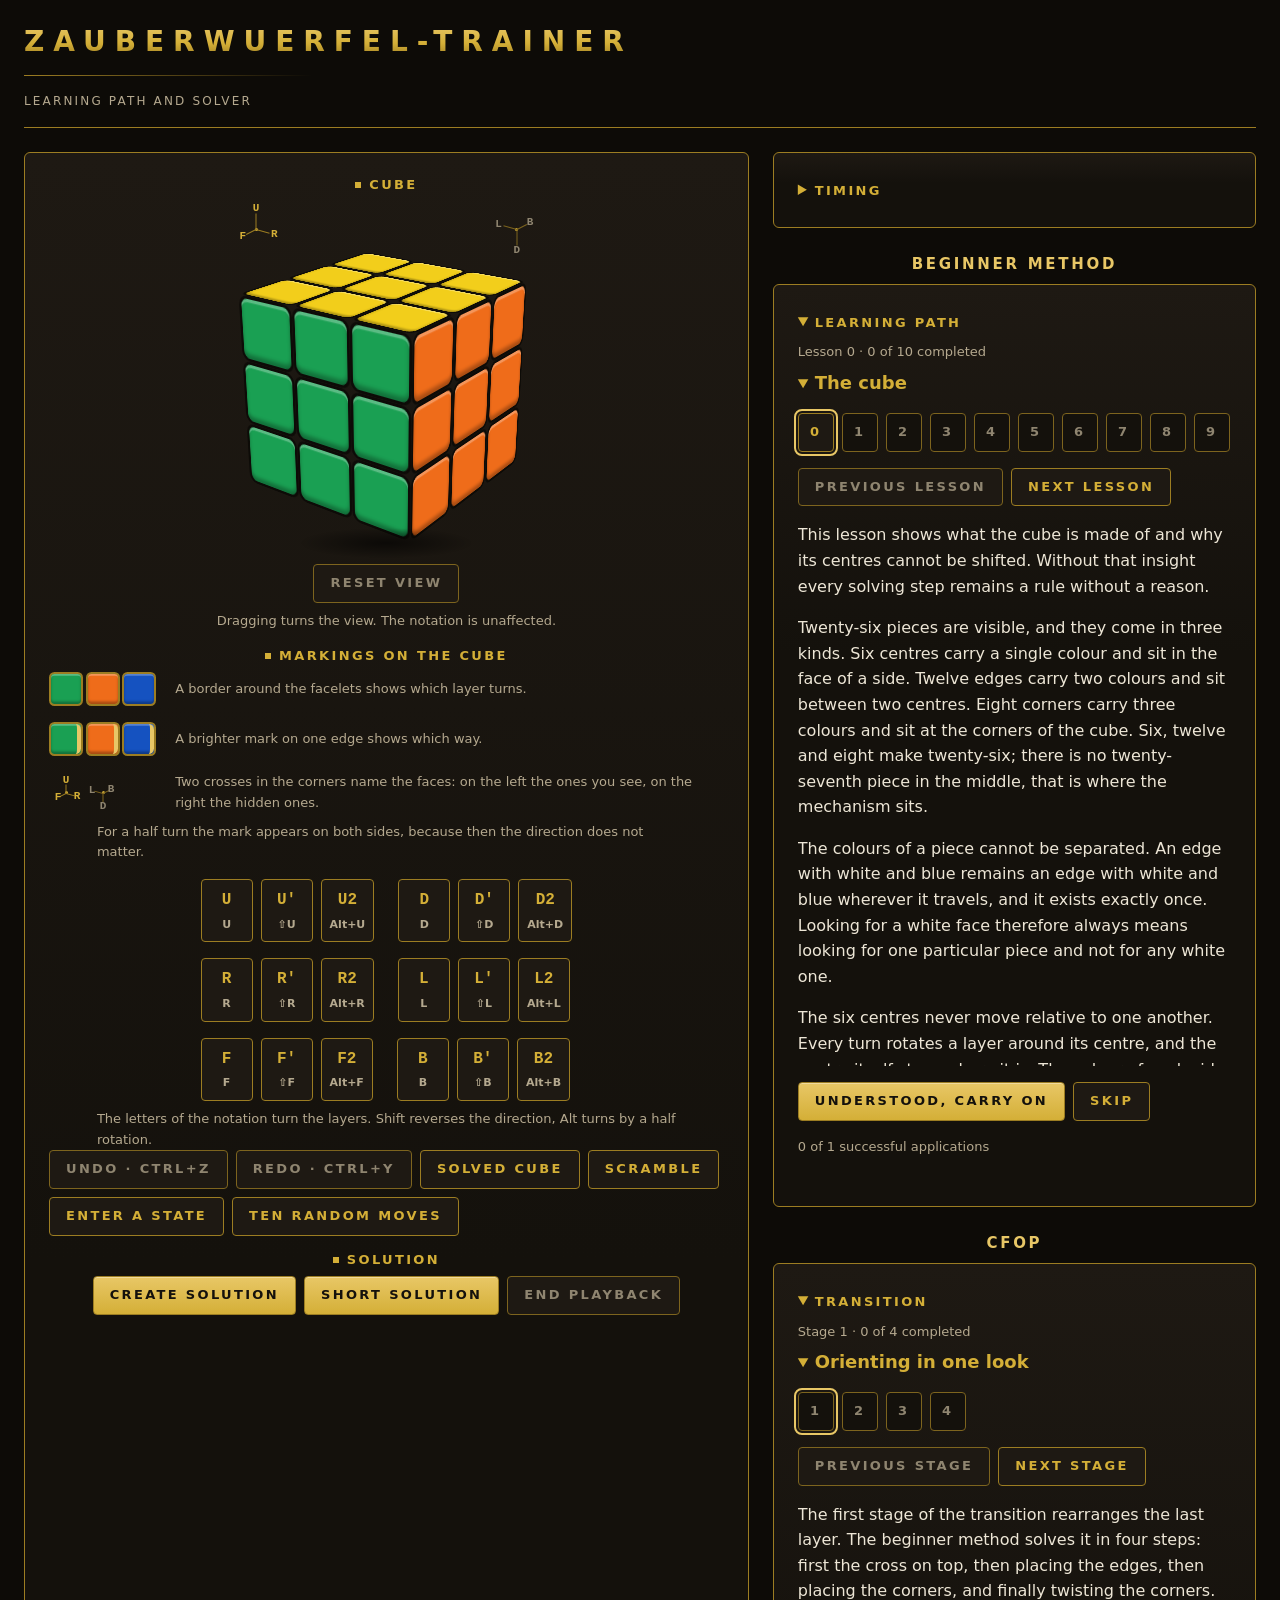
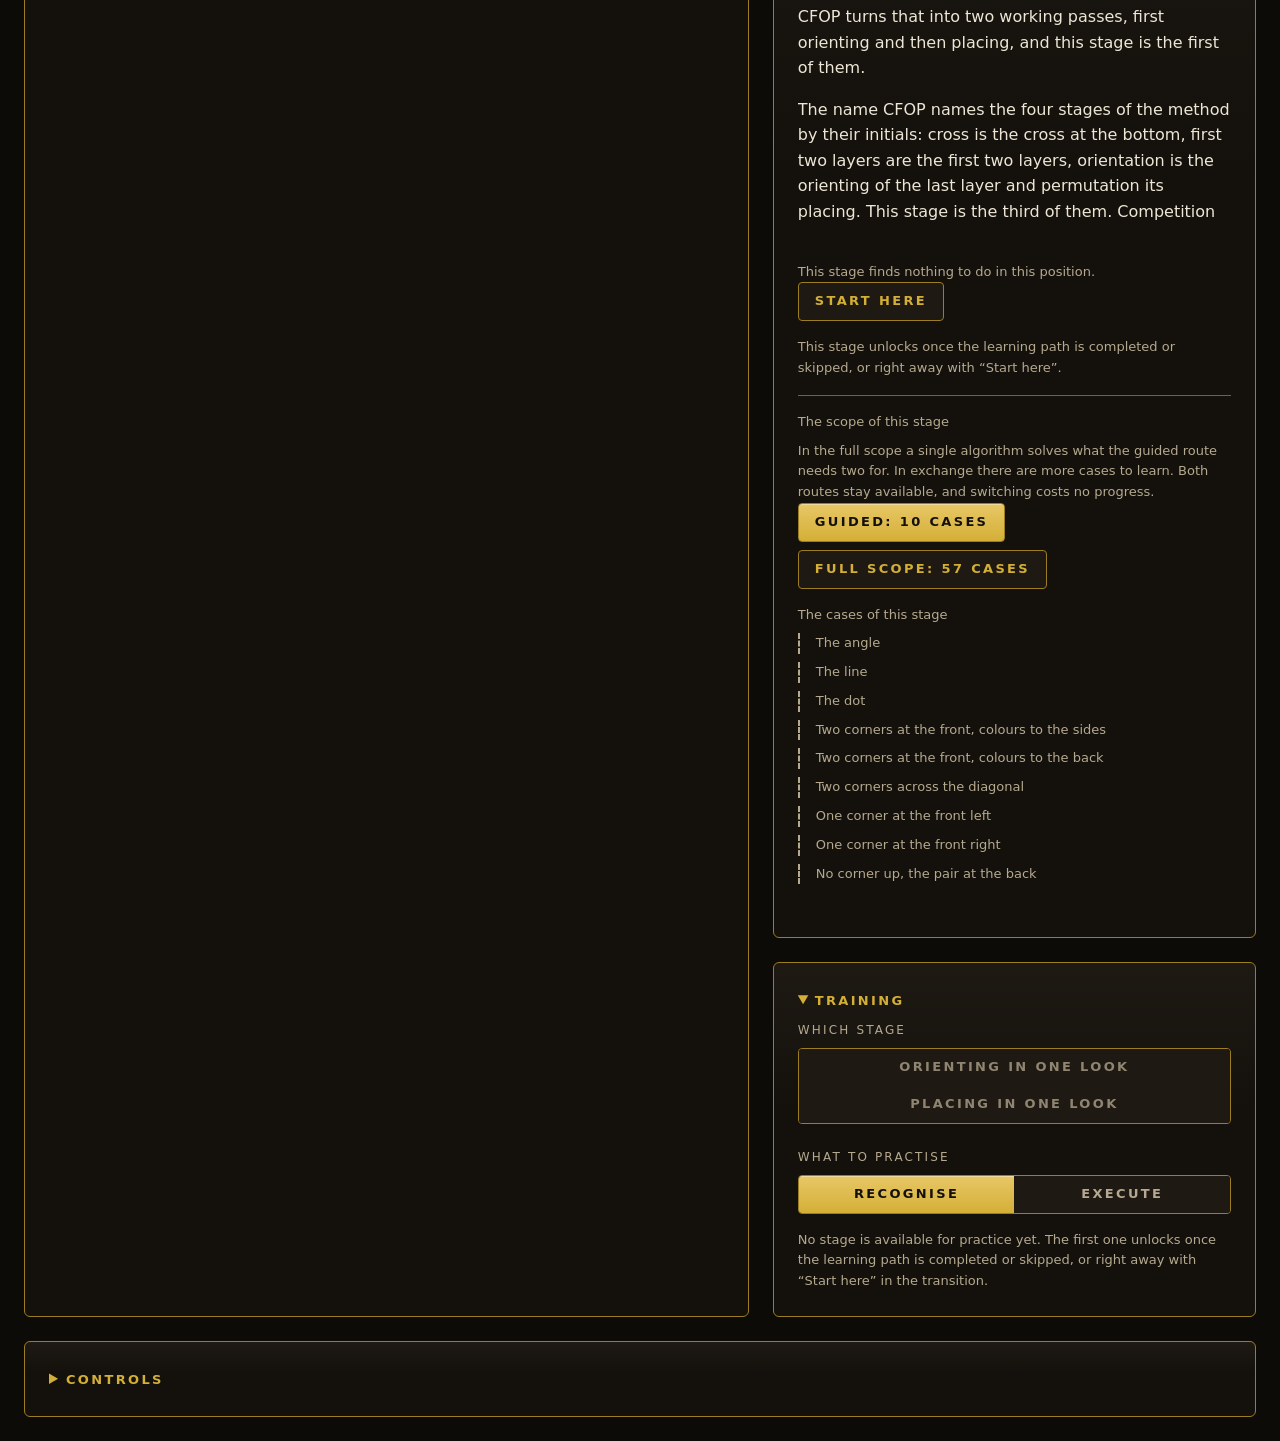
==== commit 6cf685d3: "Stand 89b349c uebertragen 31 Datei(en) geaendert, Auslieferungsdatei 2.54.0 mit 975984 Byte. Maschin" ====
--- a/src/index.html
+++ b/src/index.html
@@ -557,6 +557,52 @@
             </div>
           </section>
 
+          <!-- Die Zeitnahme, 4T-0147. Der vierte Bereich der Begleitspalte und
+               der einzige, der zu keinem Verfahren gehört.
+
+               **Er steht außerhalb beider Verfahrenshüllen und trägt keine
+               Verfahrensmarke.** Entschieden vom Product Owner am 2026-09-03.
+               Die Zeitnahme gilt für jedes Verfahren; sie unter CFOP zu hängen
+               unterstellte eine Abhängigkeit, die es nicht gibt, und 2A-0020
+               hält ausdrücklich fest, dass das Arbeitspaket von CFOP sachlich
+               unabhängig ist. Dass hier als einzigem Bereich die Gruppenzeile
+               fehlt, sagt genau das; der Bereich «Lösungsweg» darüber steht
+               seit 4T-0062 ebenso ohne eine.
+
+               **Er steht oben und nicht unten, und das ist gemessen.** Der
+               Zuschnitt sah ihn zuletzt vor, weil die Reihenfolge der Spalte
+               der Weg des Anwenders ist: lernen, übergehen, trainieren, messen.
+               Dort stand die Uhr bei 2827 px, und wer sie sehen wollte, musste
+               1785 px rollen; der Würfel endet bei 564 px und war dann fort.
+               **Beim Messen am Bildschirm gehören Würfel und Uhr zur selben
+               Tätigkeit**, und das Höhenbudget aus Abschnitt 7 des
+               Design-Konzepts verlangt für sie einen Blick ohne Rollen. Hier
+               oben steht die Uhr bei 266 px. Entschieden vom Product Owner am
+               2026-09-03.
+
+               **Sein Aufklapper steht beim Start zu**, anders als die drei
+               Bereiche darunter und wie «Bedienung» seit 4T-0060. Das ist der
+               Preis der Stellung und zugleich ihre Bedingung: Aufgeklappt
+               stünde die Messung für einen Einsteiger optisch über dem
+               Lernpfad, und dieses Programm ist als Lernprogramm geschnitten.
+               Zugeklappt kostet der Bereich oben 76 px statt 214, und wer misst,
+               öffnet ihn einmal je Sitzung.
+
+               **Der Halter ist leer und wird von src/view/zeitnahme.js
+               gefüllt.** Die Schaltflächen hier zu schreiben hieße, die Wege
+               ein zweites Mal zu führen; welche es gibt, weiß
+               src/timing/stopwatch.js. -->
+          <section id="zeitnahme" class="flaeche" aria-labelledby="zeitnahme-marke">
+            <details id="zeitnahme-klappe" class="klappe">
+              <summary>
+                <h2 id="zeitnahme-marke" class="marke-bereich" data-text="bereich.zeitnahme">
+                  Zeitnahme
+                </h2>
+              </summary>
+              <div id="zeitnahme-halter"></div>
+            </details>
+          </section>
+
           <!-- Der Lektionsbereich, 4T-0045. Er tritt an die Stelle des
                Platzhalters und wird von src/view/lektion.js eingesetzt; die
                zehn Punkte der Übersicht und die Schaltflächen der Zugfolgen
@@ -569,11 +615,129 @@
 
                **Seine Marke steht hier und nicht im Bereich selbst**, 4T-0062.
                Sie benennt den Bereich und nicht die Lektion; der Titel der
-               Lektion steht darunter im Aufklapper und wechselt mit ihr. -->
-          <section id="lernpfad" class="flaeche" aria-labelledby="lernpfad-marke">
-            <h2 id="lernpfad-marke" class="marke-bereich" data-text="bereich.lernpfad">Lernpfad</h2>
-            <div id="lektion-halter"></div>
-          </section>
+               Lektion steht darunter im Aufklapper und wechselt mit ihr.
+
+               **Der Bereich ist seit 4T-0130 selbst ein Aufklapper**, und damit
+               stehen zwei ineinander. Der äußere gehört dem Anwender, der
+               innere dem Programm; das Stilblatt hält die beiden Bedienungen
+               seit 4T-0061 auseinander, und der Grund steht dort. Wäre es einer
+               für beide, klappte der Bereich beim nächsten Wechsel in das Lösen
+               wieder auf, den der Anwender gerade weggeräumt hat.
+
+               **Die Verfahrensmarke bleibt draußen, die Bereichsmarke geht
+               hinein.** Sie benennt, was im Aufklapper steckt, und `summary`
+               nimmt genau ein Überschriftselement auf; ihre Kennung wandert
+               mit, damit `aria-labelledby` an der `section` sein Ziel behält.
+
+               **Offen beim Start**, anders als der Bereich «Bedienung». Die
+               Einstellungen werden einmal gewählt, dieser Bereich ist der
+               Inhalt; zwei geschlossene Marken beim ersten Aufruf zeigten kein
+               Programm.
+
+               **Seit 4T-0137 steckt er in der Hülle seines Verfahrens**, und
+               die Verfahrensmarke steht dort statt in der Fläche. Der Grund
+               steht bei der zweiten Hülle darunter; hier ist er kleiner, denn
+               das Anfängerverfahren hat nur diesen einen Bereich. Er trägt die
+               Bauform trotzdem, weil zwei Verfahren, die gleich aussehen,
+               nicht verschieden gebaut sein sollen. -->
+          <div class="verfahren" role="group" aria-labelledby="anfaengerverfahren-marke">
+            <p
+              class="marke-verfahren"
+              id="anfaengerverfahren-marke"
+              data-text="bereich.anfaengerverfahren"
+            >
+              Anfängerverfahren
+            </p>
+            <section id="lernpfad" class="flaeche" aria-labelledby="lernpfad-marke">
+              <details id="lernpfad-klappe" class="klappe" open>
+                <summary>
+                  <h2 id="lernpfad-marke" class="marke-bereich" data-text="bereich.lernpfad">
+                    Lernpfad
+                  </h2>
+                </summary>
+                <div id="lektion-halter"></div>
+              </details>
+            </section>
+          </div>
+
+          <!-- Der Übergang zum Verfahren CFOP, 4T-0121. Ein zweiter Bereich
+               neben dem Lernpfad und nicht an seiner Stelle; er wird von
+               src/view/stufe.js eingesetzt.
+
+               **Er steht unter dem Lernpfad, weil er ihn voraussetzt.** Die
+               erste Stufe wird frei, sobald die letzte Lektion abgeschlossen
+               oder übersprungen ist; die Reihenfolge im Dokument ist die des
+               Lernwegs.
+
+               **Er ist von Anfang an sichtbar, mit vier gesperrten Stufen.**
+               Entschieden am 2026-08-27 gegen einen Bereich, der erst mit der
+               Freigabe erscheint: Der Stufenbereich trägt einen ausgearbeiteten
+               gesperrten Zustand, und bei jenem Weg bekäme ihn niemand je zu
+               sehen. Die Fläche regelt sein Aufklapper.
+
+               **Ein zweiter Bereich und keine umschaltende Anzeige**, ebenfalls
+               gemessen: Alle zehn Funktionen, die in main.js die angezeigte
+               Lektion anfassen, brauchen Lektionswissen und müssten sonst
+               verzweigen.
+
+               **Auch dieser Bereich ist seit 4T-0130 ein Aufklapper**, mit
+               derselben Bauform und derselben Begründung wie der Lernpfad
+               darüber. Das ist der eigentliche Anlass des Epics: Erst seit hier
+               zwei Verfahren untereinander stehen, hat der Anwender überhaupt
+               eines, das er gerade nicht braucht.
+
+               **Die Verfahrensmarke steht seit 4T-0137 in der Hülle und nicht
+               mehr in dieser Fläche.** CFOP hat seither zwei Bereiche, und eine
+               Marke, die in einem von beiden steckte, benennte nur ihn. Die
+               Hülle ist die Klammer des Verfahrens und trägt über `role` und
+               `aria-labelledby` auch für die Vorlesehilfe seinen Namen; vorher
+               war die Marke ein Absatz, der nichts überschrieb. -->
+          <div class="verfahren" role="group" aria-labelledby="cfop-marke">
+            <p class="marke-verfahren" id="cfop-marke" data-text="bereich.cfop">CFOP</p>
+            <section id="uebergang" class="flaeche" aria-labelledby="uebergang-marke">
+              <details id="uebergang-klappe" class="klappe" open>
+                <summary>
+                  <h2 id="uebergang-marke" class="marke-bereich" data-text="bereich.uebergang">
+                    Übergang
+                  </h2>
+                </summary>
+                <div id="stufe-halter"></div>
+              </details>
+            </section>
+
+            <!-- Das Training von Erkennung und Ausführung, 4T-0137. Ein dritter
+                 Bereich der Begleitspalte und der zweite des Verfahrens CFOP.
+
+                 **Er steht unter dem Übergang, weil er ihn voraussetzt**, wie
+                 der Übergang den Lernpfad. Geübt wird, was eine freigegebene
+                 Stufe hinterlegt hat; die Reihenfolge im Dokument ist die des
+                 Lernwegs.
+
+                 **Er entsteht vor beiden Übungsformen**, entschieden am
+                 2026-08-29: Erkennung und Ausführung brauchen dieselbe Fläche,
+                 und entstünde sie in der ersten, müsste die zweite sie
+                 aufbrechen.
+
+                 **Er heißt Training und nicht Übung.** Das Wort «Übung» ist im
+                 Lernpfad und im Übergang vergeben, wo «Übung beginnen» eine
+                 Fallage auflegt und die Deckung einer Stufe füllt. Das hier ist
+                 das Karteikarten-Training mit getrennten Übungsformen und
+                 gewichteter Ziehung; ein Wort für beides träfe keines von
+                 beiden.
+
+                 **Der Halter ist leer, bis 4T-0138 die Wahl von Stufe und
+                 Übungsform einsetzt.** Dieser Task baut das Gefäß. -->
+            <section id="training" class="flaeche" aria-labelledby="training-marke">
+              <details id="training-klappe" class="klappe" open>
+                <summary>
+                  <h2 id="training-marke" class="marke-bereich" data-text="bereich.training">
+                    Training
+                  </h2>
+                </summary>
+                <div id="training-halter"></div>
+              </details>
+            </section>
+          </div>
         </div>
 
         <section id="bedienung" class="flaeche" aria-labelledby="bedienung-marke">
@@ -654,6 +818,35 @@
               </p>
             </div>
 
+            <!-- Eintrag 7 des Einstellungs-Katalogs, 4T-0148. **Als
+                 Segmentreihe und nicht als Auswahlliste**, entschieden vom
+                 Product Owner am 2026-09-03: Drei kurze Werte stehen
+                 nebeneinander und sind mit einem Griff erreichbar, wie bei
+                 Würfelpalette und Ansicht. Gemessen am selben Tag im schmalen
+                 Fenster von 375 px: «Aus | 15 s | 30 s» belegt 275 px von 277
+                 verfügbaren, ausgeschrieben wären es 299 px und damit eine
+                 zweite Zeile. -->
+            <div class="feld" data-einstellung="inspektion" data-art="segmente">
+              <label data-text="einstellung.inspektion">Inspektionszeit</label>
+              <p class="erklaerung" data-text="grund.inspektion">
+                Beim Üben stört eine Wartezeit, beim Nachstellen des Wettkampfablaufs gehört sie
+                dazu.
+              </p>
+            </div>
+
+            <!-- Eintrag 8 und damit der letzte des Katalogs, 4T-0149. **Als
+                 Kippschalter wie die Kennzeichnung**: Zwei Werte, die «an» und
+                 «aus» heißen, sind ein Schalter. Er ist der einzige Eintrag mit
+                 der Vorgabe «aus»; ein Programm, das ungefragt Geräusche macht,
+                 wird stummgeschaltet und nicht bedient. -->
+            <div class="feld" data-einstellung="ton" data-art="schalter">
+              <label data-text="einstellung.ton">Ton</label>
+              <p class="erklaerung" data-text="grund.ton">
+                Zwei Signale bei der Zeitnahme: wenn die Uhr zu laufen beginnt und wenn der Würfel
+                gelöst ist.
+              </p>
+            </div>
+
             <div class="feld">
               <button
                 type="button"
--- a/src/stil.css
+++ b/src/stil.css
@@ -330,6 +330,27 @@
   letter-spacing: var(--sperrung);
   text-transform: uppercase;
   color: var(--text-leise);
+}
+
+/* Der Name des Verfahrens über einem Lernbereich, 4T-0121.
+
+   **Sie entsteht mit dem zweiten Lernbereich und nicht vorher.** Solange der
+   Lernpfad allein stand, sagte seine Marke alles; seit der Übergang daneben
+   steht, sind es zwei Wege durch denselben Zauberwürfel, und welcher gerade
+   gemeint ist, muss vor dem ersten Wort feststehen.
+
+   **Zentriert und schwerer als die Bereichsmarke daneben**, denn sie ordnet
+   ihr über. Kein Quadrat davor: Das markiert den Beginn eines Bereichs, und
+   der beginnt eine Zeile später. Ein eigener Absatz und keine zweite
+   Überschrift, damit die Gliederung der Seite eine Ebene behält. */
+.marke-verfahren {
+  margin: 0 0 var(--abstand-1);
+  font-size: 0.9375rem;
+  font-weight: 700;
+  letter-spacing: var(--sperrung);
+  text-align: center;
+  text-transform: uppercase;
+  color: var(--gold-hell);
 }
 
 /* Bereichsüberschrift mit vorangestelltem Quadrat. Das Quadrat markiert den
@@ -545,19 +566,45 @@
   min-height: 0;
 }
 
+/* Die Hülle eines Verfahrens, 4T-0137. Sie klammert die Bereiche, die zu einem
+   Verfahren gehören, und trägt seine Marke; CFOP hat seit dem Training zwei,
+   das Anfängerverfahren einen.
+
+   **Sie trägt selbst keine Fläche.** Ein zweiter Rahmen um zwei gerahmte
+   Bereiche zöge eine Ordnung ein, die es nicht gibt: Das Verfahren ist kein
+   Bereich, sondern die Auskunft darüber, wozu die darunter gehören.
+
+   **Kein `gap`, sondern ein Abstand zwischen den Flächen.** Ein `gap` gälte
+   auch zwischen Marke und erster Fläche, und die Marke gehört näher an ihre
+   Gruppe als zwei Flächen aneinander. Die Marke behält deshalb ihr eigenes
+   `margin-bottom` aus `.marke-verfahren`, und nur zwischen zwei Flächen steht
+   der Abstand, den auch `#begleitung` zwischen seinen Kindern hält. */
+.verfahren > .flaeche + .flaeche {
+  margin-top: var(--abstand-3);
+}
+
 #bedienung {
   grid-area: bedienung;
 }
 
-/* Aufklapper, zweimal im Programm: der Bereich «Bedienung» seit 4T-0060 und der
-   Lernpfad seit 4T-0061. **Sie sehen gleich aus und werden verschieden
-   bedient**, und das ist Absicht. Die Einstellungen klappt der Anwender selbst
-   zu, weil er sie selten braucht; den Lernpfad klappt das Programm zu, wenn der
-   Anwender in das Lösen wechselt. Ein Anwender, der zweierlei Gestalt für
-   dasselbe Verhalten sähe, müsste zweimal lernen, was ein Dreieck bedeutet.
+/* Aufklapper, seit 4T-0130 fünfmal im Programm: der Bereich «Bedienung» seit
+   4T-0060, der innere des Lernpfads seit 4T-0061 und der des Übergangs seit
+   4T-0120, dazu die beiden äußeren um die Verfahrensbereiche. **Sie sehen
+   gleich aus und werden verschieden bedient**, und das ist Absicht. Die
+   Einstellungen und die beiden Verfahrensbereiche klappt der Anwender selbst
+   zu; die inneren klappt das Programm zu, wenn der Anwender in das Lösen
+   wechselt. Ein Anwender, der zweierlei Gestalt für dasselbe Verhalten sähe,
+   müsste zweimal lernen, was ein Dreieck bedeutet.
+
+   **Der Preis ist benannt und in 3E-0041 angenommen:** In einem aufgeklappten
+   Verfahrensbereich stehen zwei Aufklappzeichen ineinander. Ein gemeinsamer
+   Aufklapper für beide Bedienungen wäre billiger zu sehen und teurer zu
+   benutzen, denn dann klappte der Bereich beim nächsten Wechsel in das Lösen
+   wieder auf, den der Anwender gerade weggeräumt hat.
 
    Gemessen am 2026-08-17 bei 1920 × 1080: Der Bereich «Bedienung» misst offen
-   1225 und geschlossen 74 px, der Lernpfad 812 gegen 51 px.
+   1225 und geschlossen 74 px, der Lernpfad 812 gegen 51 px. Die Messung zu den
+   äußeren Aufklappern steht in 4T-0130.
 
    **Die Marke ist die Überschrift des Bereichs.** `summary` nimmt genau ein
    Überschriftselement auf, und beim Bereich «Bedienung» behält nur so
@@ -592,6 +639,18 @@
    Punkte, und die steht dem Titel näher. */
 #bedienung-klappe[open] > summary {
   margin-bottom: var(--abstand-3);
+}
+
+/* Die beiden äußeren Aufklapper halten den kleinen Abstand, 4T-0130. **Er ist
+   genau der, den die Bereichsmarke vor dem Umbau trug**, gemessen 8 px, und die
+   Zahl ist der Grund: Mit dem Grundmaß wuchs der offene Bereich um 9 px und die
+   Seite um 19 px, gemessen am 2026-08-29. Ein Griff, der Platz schaffen soll,
+   darf im offenen Zustand keinen kosten; so bleiben 1 bis 3 px übrig, und die
+   gehen auf das Aufklappzeichen, das die Marke höher macht als zuvor. */
+#lernpfad-klappe[open] > summary,
+#uebergang-klappe[open] > summary,
+#training-klappe[open] > summary {
+  margin-bottom: var(--abstand-1);
 }
 
 /* Der Grundverlauf ist bewusst kaum wahrnehmbar. Er nimmt der Fläche das
@@ -1382,6 +1441,623 @@
   box-shadow: var(--glanz-kante);
 }
 
+/* Ein gesperrtes Segment, 4T-0138. **Die Regel hat gefehlt**, und das war kein
+   Versäumnis: In den Einstellungen ist nie ein Segment gesperrt, und was es
+   nicht gibt, wird nicht gestaltet. Im Training gibt es das, denn eine Stufe,
+   die noch nicht frei ist, steht dort zur Ansicht und nicht zur Wahl.
+
+   **Ohne sie schlug `.segmente button` die Sperrfarbe aus 4T-0063 nieder**,
+   weil beide Regeln dieselbe Spezifität tragen und die spätere gewinnt. Am
+   2026-08-31 an der laufenden Seite gemessen: Das gesperrte Segment stand auf
+   #b5a98f, der Farbe eines wählbaren, und war von ihm nicht zu unterscheiden.
+
+   Der Unterschied ist wie dort einer der Helligkeit und nicht des Farbtons;
+   eine zweite Randart scheidet aus, weil ein Segment keinen eigenen Rand hat. */
+.segmente button:disabled {
+  color: var(--text-gesperrt);
+}
+
+/* Der Trainingsbereich, 4T-0138. Zwei Segmentschalter untereinander, jeder mit
+   seiner Beschriftung, darunter der Umfang der Wahl und ein Hinweis.
+
+   **Er borgt sich den Segmentschalter und baut keinen eigenen.** Die Bauform
+   steht seit 4T-0025 für die Palette und die Ansicht, sie sagt genau das
+   Richtige aus, nämlich genau eine von wenigen Möglichkeiten, und sie trägt
+   `aria-pressed` bereits. Eine zweite Gestalt für dieselbe Bedeutung müsste
+   der Anwender ein zweites Mal lernen. */
+.training {
+  display: flex;
+  flex-direction: column;
+  gap: var(--abstand-1);
+}
+
+/* Die Beschriftung über einem Schalter. Wie `.marke-unterzeile` gebaut und
+   nicht von ihr geliehen: Jene benennt die Unterzeile des Kopfes, und zwei
+   Bedeutungen an einer Klasse laufen einander früher oder später davon. */
+.training-marke {
+  margin: 0;
+  font-size: 0.75rem;
+  letter-spacing: var(--sperrung);
+  text-transform: uppercase;
+}
+
+/* Luft vor der zweiten Beschriftung. Ohne sie stünden Schalter und die
+   Beschriftung des nächsten gleich weit auseinander wie Beschriftung und ihr
+   eigener Schalter, und die Zusammengehörigkeit ginge verloren. */
+.segmente + .training-marke {
+  margin-top: var(--abstand-2);
+}
+
+/* Die Stufen stehen untereinander und die Übungsformen nebeneinander, und das
+   ist gemessen: Die beiden Stufentitel sind 25 und 21 Zeichen lang und brächen
+   in einer halben Spaltenbreite auf drei Zeilen um, die Namen der Übungsformen
+   mit 8 und 9 Zeichen nicht. */
+.training-stufen {
+  flex-direction: column;
+}
+
+/* Der Umfang der Wahl, ihre erste Wirkung. Gold, weil er die Antwort auf die
+   Wahl darüber ist und nicht ihre Fußnote. */
+.training-umfang {
+  margin: var(--abstand-2) 0 0;
+  color: var(--gold-hell);
+}
+
+/* Die Erkennungsübung, 4T-0139. Die Schaltfläche, die die Aufgabe stellt,
+   steht in einer eigenen Reihe unter dem Umfang.
+
+   **Die Reihe braucht ihre eigene Rücknahme.** `.datei-reihe` setzt
+   `display: flex`, und das schlägt `hidden` nieder; ohne diese Regel bliebe
+   die Schaltfläche stehen, wo die getroffene Wahl nichts zu üben gibt.
+   Dieselbe Lage und dasselbe Mittel wie bei `.hinweis[hidden]`. */
+.training-uebung {
+  margin-top: var(--abstand-2);
+}
+
+.training-uebung[hidden] {
+  display: none;
+}
+
+/* Die Frage über den Antworten. **Sie tritt nicht zurück**, denn sie ist die
+   Aufgabe selbst und nicht die Beschriftung einer Bedienung. */
+.training-frage {
+  margin: var(--abstand-2) 0 var(--abstand-1);
+  color: var(--gold-hell);
+}
+
+/* Die Namen der Fälle, untereinander und über die volle Breite.
+
+   **Gemessen und nicht geschätzt:** Der längste Name trägt 43 Zeichen im
+   Deutschen und 46 im Englischen, der kürzeste neun. Nebeneinander gesetzt
+   bräche ein Teil von ihnen um, und eine Reihe aus verschieden hohen
+   Schaltflächen ist schwerer zu treffen als eine Spalte aus gleich hohen.
+   Dieselbe Begründung trägt `.training-stufen` eine Bauform weiter oben. */
+.training-antworten {
+  display: flex;
+  flex-direction: column;
+  gap: var(--abstand-1);
+}
+
+.training-antworten[hidden] {
+  display: none;
+}
+
+/* Das Urteil über die Antwort, als Balken links wie die Rückmeldung des
+   Stufenbereichs und aus demselben Grund: Eine farbige Fläche neben dem
+   Würfel zöge den Blick vom Gegenstand ab, und dorthin gehört er beim Üben. */
+.training-urteil {
+  margin: var(--abstand-2) 0 0;
+  padding: var(--abstand-1) var(--abstand-2);
+  border-left: 2px solid var(--gold);
+  color: var(--gold);
+  font-size: 0.8125rem;
+}
+
+.training-urteil[data-art='erfolg'] {
+  border-left-color: var(--erfolg);
+  color: var(--erfolg);
+}
+
+/* Die Merkmale nach einem Fehler, 4T-0140. Zwei Blöcke untereinander, jeder
+   mit seiner Marke und einem Absatz.
+
+   **Sie tragen keinen Balken.** Das Urteil darüber hat einen, und ein zweiter
+   direkt darunter machte aus der Rückmeldung eine Leiste aus Strichen; die
+   Merkmale gehören zum Urteil und sind ihm nachgeordnet, nicht gleichrangig. */
+.training-merkmale {
+  display: flex;
+  flex-direction: column;
+  gap: var(--abstand-2);
+  margin-top: var(--abstand-2);
+}
+
+.training-merkmale[hidden] {
+  display: none;
+}
+
+.training-merkmal[hidden] {
+  display: none;
+}
+
+/* Die Marke nennt, wessen Merkmal folgt. Gold wie der Umfang, weil sie eine
+   Antwort ist und keine Beschriftung einer Bedienung. */
+.training-merkmal-marke {
+  margin: 0 0 var(--abstand-1);
+  color: var(--gold-hell);
+  font-size: 0.8125rem;
+}
+
+/* Der Merkmalstext selbst. **Gemessen 81 bis 240 Zeichen je Absatz**, über alle
+   sechzehn Fälle in beiden Sprachen; das ist Lesetext und trägt deshalb die
+   Leseschrift des Bereichs und keine verkleinerte. */
+.training-merkmal-text {
+  margin: 0;
+  color: var(--text-leise);
+  font-size: 0.8125rem;
+  line-height: 1.5;
+}
+
+/* Die Auskunft nach einem aufgegebenen Versuch, 4T-0142. Sie steht unter dem
+   Urteil wie die Merkmale und trägt denselben Abstand; beide beantworten
+   dieselbe Frage für ihre Übungsform und sollen nicht verschieden aussehen.
+
+   **Die eigene Rücknahme ist nötig**, weil die Regel darüber `display` setzt
+   und das `hidden` niederschlägt. Dieselbe Lage und dasselbe Mittel wie bei
+   `.training-merkmale[hidden]`. */
+.training-auskunft {
+  display: flex;
+  flex-direction: column;
+  gap: var(--abstand-1);
+  margin-top: var(--abstand-2);
+}
+
+.training-auskunft[hidden] {
+  display: none;
+}
+
+/* Die Marke nennt, was folgt. Gold wie die Marke der Merkmale und aus
+   demselben Grund: Sie ist eine Antwort und keine Beschriftung einer
+   Bedienung. */
+.training-auskunft-marke {
+  margin: 0;
+  color: var(--gold-hell);
+  font-size: 0.8125rem;
+}
+
+/* Die Zugfolge selbst. **Gemessen 6 bis 19 Züge**, über alle sechzehn Fälle;
+   der längste Wortlaut trägt 48 Zeichen. Die Notationsschrift kommt über die
+   Klasse `.notation`; hier steht nur, was diese Zeile von den Absätzen um sie
+   herum unterscheidet. */
+.training-folge {
+  margin: 0 0 var(--abstand-1);
+  color: var(--text);
+  font-size: 0.9375rem;
+  letter-spacing: var(--sperrung);
+}
+
+/* Der Absatz zur Ausrichtung. **Gemessen 105 bis 236 Zeichen** in beiden
+   Sprachen; das ist Lesetext und trägt dieselbe Behandlung wie der
+   Merkmalstext. */
+.training-ausrichtung {
+  margin: 0;
+  color: var(--text-leise);
+  font-size: 0.8125rem;
+  line-height: 1.5;
+}
+
+/* Die Messwerte je Fall, 4T-0143. Ein Aufklapper unter der Übung, offen als
+   Vorgabe.
+
+   **Der Abstand steht hier und nicht an der Tabelle**, damit er auch im
+   geschlossenen Zustand gilt: Dann ist die Tabelle aus der Darstellung, ihr
+   Rand wäre es mit und die Marke rückte an die Übung heran. */
+.training-messwerte {
+  margin-top: var(--abstand-2);
+}
+
+/* Die eigene Rücknahme, weil `.klappe` im Bestand kein `display` setzt, dieser
+   Bereich aber `display: flex` auf `.training` trägt und das an jedes Kind
+   vererbt wird, was `hidden` niederschlägt. Dieselbe Lage und dasselbe Mittel
+   wie bei `.training-uebung[hidden]`. */
+.training-messwerte[hidden] {
+  display: none;
+}
+
+/* Die Marke im Aufklapper. Kleiner als der Stufentitel, denn sie benennt eine
+   Auskunft innerhalb eines Bereichs und nicht den Bereich selbst. */
+.training-messwerte-marke {
+  margin: 0;
+  font-size: 0.9375rem;
+}
+
+/* Die Tabelle über die volle Breite. **`table-layout: fixed` ist nötig**, weil
+   die Namen gemessen 49 bis 230 px tragen und die Zahlenspalten sonst je nach
+   Stufe anders säßen; der Blick soll sie an derselben Stelle finden. */
+/* Der Rollbereich um die Tabelle, 4T-0174.
+
+   **Dieselbe Grenze und dasselbe Mittel wie bei der Deckungsliste im
+   Übergang**, `.stufe-deckung` weiter unten: 16rem mit Rollbereich. Zwei
+   Bauformen für dieselbe Frage wären zwei Stellen, an denen sie zu entscheiden
+   ist, und der Anwender müsste zwei Verhaltensweisen lernen.
+
+   **Gemessen wächst die Tabelle sonst ungebremst mit der Fallzahl**, von 237 px
+   bei zehn Fällen auf 1215 px bei siebenundfünfzig. Die Deckungsliste ist als
+   einzige der drei Anzeigen von der Fallzahl unberührt und war deshalb das
+   Vorbild.
+
+   **Der Rahmen rollt und nicht die Tabelle.** Eine Tabelle mit `display: block`
+   verliert `table-layout: fixed`, weil `thead` und `tbody` zu anonymen Boxen
+   werden; die Spaltenaufteilung der ersten Zeile gälte dann nicht mehr, und die
+   Fallnamen brächen um. Das ist derselbe Irrtum wie am 2026-09-02, als die
+   Breitenangabe an der Zelle im Rumpf stand. */
+.training-messwerte-rahmen {
+  max-height: 16rem;
+  overflow-y: auto;
+}
+
+.training-messwerte-tabelle {
+  width: 100%;
+  table-layout: fixed;
+  border-collapse: collapse;
+  font-size: 0.8125rem;
+}
+
+/* Die Kopfzeile tritt zurück: Sie benennt die Spalten und ist nicht die
+   Auskunft. Gesperrte Versalien wie bei den Marken der Wahl darüber, und aus
+   demselben Grund; die Wörter tragen 4 bis 9 Zeichen. */
+.training-messwerte-tabelle th {
+  text-align: left;
+  font-weight: normal;
+}
+
+/* **Die Kopfzeile bleibt beim Rollen stehen**, 4T-0174. Ohne sie rollten die
+   Zahlen unter ihrer eigenen Beschriftung weg, und bei drei Spalten aus lauter
+   Zahlenpaaren sagt allein die Kopfzeile, welche Spalte welche Übungsform ist.
+
+   **Der eigene Grund liegt an `border-collapse: collapse`:** Dort gehört der
+   Rand der Zelle der Tabelle und nicht der Zelle, und er bliebe beim Rollen
+   zurück. Der Schatten setzt ihn deshalb neu; die Zierlinie darüber bleibt
+   stehen, damit die Regel ohne Rollbereich unverändert wirkt.
+
+   **Der Grundton ist gemessen und nicht gewählt.** Die Kopfzeile stand vorher
+   auf einem durchscheinenden Grund; wer sie zum Haften bringt, muss ihr den
+   Ton geben, der hinter ihr liegt, sonst rollen die Zeilen sichtbar hindurch.
+   Am 2026-09-04 an der laufenden Seite abgelesen: Der erste deckende Vorfahr
+   trägt `rgb(13, 11, 7)`, und das ist `--grund-0`. Die naheliegende Annahme
+   `--grund-1` war falsch. */
+.training-messwerte-tabelle thead th {
+  position: sticky;
+  top: 0;
+  padding-bottom: var(--abstand-1);
+  border-bottom: var(--zierlinie);
+  box-shadow: inset 0 -1px 0 var(--gold-dunkel);
+  background: var(--grund-0);
+  color: var(--text-leise);
+  font-size: 0.75rem;
+  letter-spacing: var(--sperrung);
+  text-transform: uppercase;
+}
+
+/* **Die Spaltenbreite gehört an die Kopfzeile und nicht an die Zellen
+   darunter.** Bei `table-layout: fixed` bestimmt allein die erste Zeile die
+   Aufteilung; dieselbe Angabe an der Zelle im Rumpf wirkt gar nicht. Am
+   2026-09-02 gemessen: Sie stand dort, die drei Spalten teilten sich die
+   Breite zu gleichen Teilen, und die Namen brachen auf zwei Zeilen um.
+
+   **56 Prozent, und die Zahl ist gemessen:** Der längste deutsche Name misst
+   230 px von 491 px, der längste englische 255; bei 56 Prozent bleiben 275 px,
+   und damit steht in beiden Sprachen jeder Name einzeilig. */
+.training-messwerte-tabelle thead th:first-child {
+  width: 56%;
+}
+
+/* Der Name des Falls. Die Spaltenbreite steht an der Kopfzeile, siehe dort.
+
+   **Der Zeilenabstand trägt die Höhe und kein Innenrand.** Zehn Zeilen mit je
+   8 px oben und unten ergaben gemessen 459 px für die Tabelle; über die
+   Zeilenhöhe sind es 21 px je Zeile, dieselben wie bei der Deckungsliste im
+   Übergang. */
+.training-messwert-name {
+  padding: 0 var(--abstand-1) 0 0;
+  color: var(--text-leise);
+  line-height: 1.6;
+}
+
+/* Das Zurücksetzen unter der Liste, 4T-0144. `.datei-reihe` trägt die
+   Ausrichtung; hier steht allein der Abstand zur Tabelle darüber. */
+.training-zuruecksetzen {
+  margin-top: var(--abstand-2);
+}
+
+/* Die Zahlen. Gold, weil sie die Auskunft sind, auf die es hier ankommt, und
+   in der Notationsschrift nicht: Es sind Zahlen und keine Züge. */
+.training-messwert-zahlen {
+  padding: 0;
+  color: var(--gold-hell);
+  line-height: 1.6;
+  white-space: nowrap;
+}
+
+/* Die Zeitnahme, 4T-0147. Ein Bereich wie das Training darüber und mit
+   derselben Grundform: eine Spalte mit gleichem Abstand zwischen den Stücken. */
+.zeitnahme {
+  display: flex;
+  flex-direction: column;
+  gap: var(--abstand-1);
+}
+
+/* Der geltende Weg über der Uhr. Die Luft darüber trennt ihn von der Wahl. */
+.zeitnahme-weg {
+  margin: var(--abstand-2) 0 0;
+}
+
+/* Die Uhr. **Groß und mit gleich breiten Ziffern**, und beides aus demselben
+   Grund: Sie wird beim Lösen aus dem Augenwinkel gelesen. Proportionale Ziffern
+   ließen die Zahl bei jedem Zehntel in der Breite springen, und eine Zahl, die
+   zappelt, ist genau dann unleserlich, wenn niemand hinsehen kann. */
+.zeitnahme-uhr {
+  margin: 0;
+  color: var(--gold-hell);
+  font-size: 2rem;
+  font-variant-numeric: tabular-nums;
+  line-height: 1.2;
+}
+
+/* Das Ergebnis als Balken links, wie das Urteil des Trainings und die
+   Rückmeldung des Stufenbereichs. Eine farbige Fläche neben dem Würfel zöge
+   den Blick vom Gegenstand ab. */
+.zeitnahme-ergebnis {
+  margin: 0;
+  padding: var(--abstand-1) var(--abstand-2);
+  border-left: 2px solid var(--erfolg);
+  color: var(--erfolg);
+  font-variant-numeric: tabular-nums;
+}
+
+/* Beide Reihen brauchen ihre eigene Rücknahme. `.datei-reihe` setzt
+   `display: flex`, und das schlägt `hidden` nieder; ohne diese Regel bliebe
+   die Wahl während eines laufenden Durchgangs stehen und die Steuerung davor.
+   Dieselbe Lage und dasselbe Mittel wie bei `.training-uebung[hidden]`. */
+.zeitnahme-wege[hidden],
+.zeitnahme-steuerung[hidden] {
+  display: none;
+}
+
+.zeitnahme-steuerung {
+  margin-top: var(--abstand-2);
+}
+
+/* Der Verlauf, 4T-0153. Ein Aufklapper unter dem Hinweis, zugeklappt als
+   Vorgabe.
+
+   **Der Abstand steht hier und nicht am ersten Weg darin**, damit er auch im
+   geschlossenen Zustand gilt: Dann sind die Wege aus der Darstellung, ihr Rand
+   wäre es mit und die Marke rückte an den Hinweis heran. Dieselbe Lage und
+   dasselbe Mittel wie bei `.training-messwerte`. */
+.zeitnahme-verlauf {
+  margin-top: var(--abstand-2);
+}
+
+/* Die eigene Rücknahme, weil `.klappe` im Bestand kein `display` setzt, dieser
+   Bereich aber `display: flex` auf `.zeitnahme` trägt und das an jedes Kind
+   vererbt wird, was `hidden` niederschlägt. Dieselbe Lage wie bei
+   `.zeitnahme-wege[hidden]`. */
+.zeitnahme-verlauf[hidden] {
+  display: none;
+}
+
+/* Die Marke im Aufklapper. Kleiner als die Bereichsmarke, denn sie benennt eine
+   Auskunft innerhalb eines Bereichs und nicht den Bereich selbst; dieselbe
+   Größe wie bei den Messwerten des Trainings. */
+.zeitnahme-verlauf-marke {
+  margin: 0;
+  font-size: 0.9375rem;
+}
+
+/* Ein Weg mit seinen Kennzahlen und seiner Liste. Der Abstand trennt ihn vom
+   vorigen; der erste sitzt unter der Erklärung und trägt ihn ebenso. */
+.zeitnahme-verlauf-weg {
+  margin-top: var(--abstand-2);
+}
+
+/* Der Name des Weges. Gesperrte Versalien wie die Kopfzeilen der Tabellen und
+   aus demselben Grund: Er benennt eine Gruppe und ist nicht die Auskunft. */
+.zeitnahme-verlauf-wegmarke {
+  margin: 0 0 var(--abstand-1);
+  color: var(--text-leise);
+  font-size: 0.75rem;
+  font-weight: normal;
+  letter-spacing: var(--sperrung);
+  text-transform: uppercase;
+}
+
+/* Der Satz für einen Weg ohne Versuch. Leise wie die Erklärungen, denn er sagt,
+   dass nichts da ist, und ist keine Auskunft über eine Zeit. */
+.zeitnahme-verlauf-leer {
+  margin: 0;
+  color: var(--text-leise);
+  font-size: 0.8125rem;
+  line-height: 1.6;
+}
+
+/* Bestzeit und Durchschnitte in einer Reihe. **Eine Zeile und keine drei**, und
+   das ist gemessen: Mit den drei Paaren nebeneinander trägt die Reihe 21 px,
+   untereinander wären es 63 px je Weg und damit 84 px mehr im Bereich. */
+.zeitnahme-verlauf-kennzahlen {
+  display: flex;
+  flex-wrap: wrap;
+  gap: var(--abstand-1) var(--abstand-2);
+  margin: 0 0 var(--abstand-1);
+  font-size: 0.8125rem;
+}
+
+.zeitnahme-verlauf-kennzahlen[hidden] {
+  display: none;
+}
+
+/* Ein Paar aus Name und Wert. **Der engere Abstand innerhalb des Paares** ist
+   der Grund für den Umschlag: Nähe stiftet Zugehörigkeit, und ohne ihn stünde
+   «Bestzeit» von seiner Zahl so weit wie von der nächsten Kennzahl. */
+.zeitnahme-verlauf-kennzahl {
+  display: flex;
+  gap: var(--abstand-1);
+  line-height: 1.6;
+}
+
+.zeitnahme-verlauf-kennzahl dt {
+  color: var(--text-leise);
+}
+
+/* Der Wert. Gold und mit gleich breiten Ziffern, wie die Uhr und das Ergebnis:
+   Es sind Zeiten, und sie sollen untereinander zu vergleichen sein. */
+.zeitnahme-verlauf-kennzahl dd {
+  margin: 0;
+  color: var(--gold-hell);
+  font-variant-numeric: tabular-nums;
+}
+
+/* Die Liste der Versuche. **`table-layout: fixed` wie bei den Messwerten**,
+   damit die drei Spalten unabhängig von der längsten Zeit an derselben Stelle
+   sitzen; der Blick soll die Zeit ohne Suchen finden. */
+.zeitnahme-verlauf-tabelle {
+  width: 100%;
+  table-layout: fixed;
+  border-collapse: collapse;
+  font-size: 0.8125rem;
+}
+
+.zeitnahme-verlauf-tabelle th {
+  text-align: left;
+  font-weight: normal;
+}
+
+.zeitnahme-verlauf-tabelle thead th {
+  padding-bottom: var(--abstand-1);
+  border-bottom: var(--zierlinie);
+  color: var(--text-leise);
+  font-size: 0.75rem;
+  letter-spacing: var(--sperrung);
+  text-transform: uppercase;
+}
+
+/* Die Spaltenbreiten gehören an die Kopfzeile: Bei `table-layout: fixed`
+   bestimmt allein die erste Zeile die Aufteilung, und dieselbe Angabe an einer
+   Zelle im Rumpf wirkt gar nicht. Am 2026-09-02 bei den Messwerten gemessen
+   und dort kommentiert.
+
+   **Die vier Zahlen sind gemessen**, am 2026-09-03 in beiden Sprachen und bei
+   683 px Tabellenbreite. Je Spalte steht der größere Wert aus Kopfzeile und
+   Inhalt: 67 px für «VERSUCH» gegen 43 px für eine vierstellige Nummer, 70 px
+   für «1:27,20 s», 128 px für «03/09/2026, 17:28» und 57 px für «verwerfen».
+   Mit 16, 22 und 32 Prozent bleiben 109, 150 und 219 px, und die vierte Spalte
+   nimmt mit 30 Prozent den Rest; ihre Luft liegt links vom rechts
+   ausgerichteten Griff.
+
+   **Die Angabe der vierten Spalte fehlt bewusst.** Eine Tabelle mit vier
+   festen Prozentwerten müsste bei jeder Änderung auf hundert gerechnet werden;
+   die letzte Spalte nimmt, was übrig ist. */
+.zeitnahme-verlauf-tabelle thead th:first-child {
+  width: 16%;
+}
+
+.zeitnahme-verlauf-tabelle thead th:nth-child(2) {
+  width: 22%;
+}
+
+.zeitnahme-verlauf-tabelle thead th:nth-child(3) {
+  width: 32%;
+}
+
+/* Die laufende Nummer. Leise, denn sie ordnet und ist nicht die Auskunft. */
+.zeitnahme-verlauf-nummer {
+  padding: 0 var(--abstand-1) 0 0;
+  color: var(--text-leise);
+  line-height: 1.6;
+}
+
+/* Die Zeit. Gold wie die Kennzahlen und aus demselben Grund. */
+.zeitnahme-verlauf-zeit {
+  padding: 0 var(--abstand-1) 0 0;
+  color: var(--gold-hell);
+  font-variant-numeric: tabular-nums;
+  line-height: 1.6;
+  white-space: nowrap;
+}
+
+/* Der Zeitpunkt. Leise, denn er ordnet die Zeit in den Kalender ein und ist
+   nicht das Gemessene. */
+.zeitnahme-verlauf-zeitpunkt {
+  padding: 0;
+  color: var(--text-leise);
+  font-variant-numeric: tabular-nums;
+  line-height: 1.6;
+  white-space: nowrap;
+}
+
+/* Der Satz über die nicht gezeigten Versuche. Er steht unter der Liste, weil er
+   von ihrem Ende spricht. */
+.zeitnahme-verlauf-mehr {
+  margin-top: var(--abstand-1);
+}
+
+/* Die Zahl in der Kennzahlenliste. Sie steht in einem eigenen Knoten, weil der
+   Griff zum Verwerfen daneben in dieselbe Zelle gehört. */
+.zeitnahme-verlauf-wert {
+  white-space: nowrap;
+}
+
+/* Die Zelle mit dem Griff zum Verwerfen, 4T-0154. Rechts ausgerichtet, damit
+   die Griffe eine Spalte bilden und nicht hinter Zeiten verschiedener Länge
+   einrücken. */
+.zeitnahme-verlauf-griff {
+  padding: 0;
+  text-align: right;
+}
+
+/* Der Griff zum Verwerfen, 4T-0154. **Ein schlanker Textgriff und keine
+   Schaltfläche des Bestands**, und das ist gemessen: Mit dem Polster, den
+   Versalien und dem Goldverlauf einer gewöhnlichen Schaltfläche misst eine
+   Zeile 41,3 px statt 23,3, und der Bereich stünde bei zwölf Zeilen je Weg bei
+   1557 px statt 1125. Vierundzwanzig goldene Flächen untereinander wären zudem
+   eine Wand neben einer Spalte aus Zahlen, und der Blick fände die Zeit nicht
+   mehr.
+
+   **Er sieht trotzdem wie ein Griff aus**, nämlich unterstrichen und mit
+   Zeigefinger; ein Wort ohne beides wäre von der Auskunft daneben nicht zu
+   unterscheiden. */
+.zeitnahme-verlauf-verwerfen {
+  padding: 0;
+  border: 0;
+  background: none;
+  box-shadow: none;
+  color: var(--text-leise);
+  font-size: 0.8125rem;
+  font-weight: normal;
+  letter-spacing: normal;
+  line-height: 1.6;
+  text-transform: none;
+  text-decoration: underline;
+}
+
+/* Beim Überfahren tritt er hervor. Der Wechsel auf Gold sagt, dass er etwas
+   tut, und die Zeit daneben bleibt davon unberührt. */
+.zeitnahme-verlauf-verwerfen:hover {
+  color: var(--gold-hell);
+}
+
+/* In der Kennzahlenliste sitzt er neben der Zahl und braucht seinen Abstand;
+   in der Tabelle trägt die Zelle die Ausrichtung. */
+.zeitnahme-verlauf-kennzahl .zeitnahme-verlauf-verwerfen {
+  margin-left: var(--abstand-1);
+}
+
+/* Das Löschen des ganzen Verlaufs, 4T-0154. `.datei-reihe` trägt die
+   Ausrichtung; hier steht allein der Abstand zu den Wegen darüber. Dieselbe
+   Bauform wie `.training-zuruecksetzen`. */
+.zeitnahme-verlauf-loeschen {
+  margin-top: var(--abstand-2);
+}
+
 /* Kippschalter. Es gibt kein eigenes Element dafür, deshalb ein Kästchen
    ohne Standardaussehen. */
 .kippschalter {
@@ -1982,6 +2658,341 @@
   display: none;
 }
 
+/* -------------------------------------------------- Stufenbereich, 4T-0120
+
+   Der Bereich des Übergangs zum Verfahren CFOP. Er steht an derselben Stelle
+   wie der Lektionsbereich und teilt dessen Maßverhältnisse, damit der Wechsel
+   zwischen beiden das Layout nicht springen lässt.
+
+   **Die Klassen sind eigene und keine geteilten.** Dieselbe Entscheidung wie
+   beim Modul: Wer beide Bereiche über eine Klasse führte, könnte die eine
+   Anzeige nicht mehr ändern, ohne die andere anzufassen. Was sich deckt, deckt
+   sich hier ausgeschrieben und nachprüfbar.
+
+   Alle Maße in rem und keines in Pixeln, aus demselben Grund wie oben: Die
+   Schriftgröße ist in vier Stufen einstellbar.
+
+   Ohne jede Bewegung, und die Einstellung «Bewegung: Aus» darf keinen Zustand
+   verstecken. */
+
+.stufe {
+  margin-bottom: var(--abstand-3);
+}
+
+.stufe-zaehlung {
+  margin: 0 0 var(--abstand-1);
+  font-size: 0.8125rem;
+}
+
+.stufe-titel {
+  margin: 0 0 var(--abstand-2);
+  font-size: 1.125rem;
+}
+
+/* Die vier Stufen als Reihe, Navigation und Fortschrittsanzeige in einem. */
+.stufe-uebersicht {
+  display: flex;
+  flex-wrap: wrap;
+  gap: var(--abstand-1);
+  margin-bottom: var(--abstand-2);
+}
+
+.stufe-punkt {
+  min-width: 2.25rem;
+  padding: var(--abstand-1) 0;
+  text-align: center;
+  color: var(--gold);
+  background: var(--grund-2);
+  border: 1px solid var(--gold-dunkel);
+  box-shadow: none;
+}
+
+/* **Der Zustand hängt nicht allein an der Farbe**, wie bei den Lektionen und
+   bei der Kennzeichnung der Würfelfelder: Füllung und Randart tragen die
+   Aussage mit. Abgeschlossen ist gefüllt, offen umrandet, übersprungen
+   gestrichelt, gesperrt zurückgenommen. */
+.stufe-punkt[data-zustand='abgeschlossen'] {
+  color: var(--grund-1);
+  background: linear-gradient(180deg, var(--gold-hell), var(--gold));
+  border-color: var(--gold-dunkel);
+  box-shadow: var(--glanz-kante);
+}
+
+.stufe-punkt[data-zustand='uebersprungen'] {
+  border-style: dashed;
+  color: var(--text-leise);
+}
+
+.stufe-punkt[data-zustand='gesperrt'] {
+  color: var(--text-gesperrt);
+  border-color: var(--gold-gesperrt);
+  background: var(--grund-1);
+}
+
+.stufe-punkt[aria-current='true'] {
+  outline: 2px solid var(--gold-hell);
+  outline-offset: 2px;
+}
+
+.stufe-schritte {
+  margin-bottom: var(--abstand-2);
+}
+
+/* Der Name des vorliegenden Falls. Kleiner als der Stufentitel darüber, weil
+   er unter ihm steht und nicht neben ihm: Die Stufe bleibt, der Fall wechselt
+   mit jedem Zug. */
+.stufe-fall {
+  margin: 0 0 var(--abstand-2);
+  font-size: 1rem;
+  color: var(--gold);
+}
+
+.stufe-fall[hidden] {
+  display: none;
+}
+
+/* Der Text der Stufe, über dem Fall und mit eigenem Rollbereich, 4T-0122. Er
+   trägt dieselben vier Bausteine wie eine Lektion und misst deutsch gemessen
+   4362 Zeichen, mehr als die längste Lektion mit 3968.
+
+   **Das Maß ist trotzdem kleiner als die 34rem des Lektionstextes**, und der
+   Grund steht darunter: Hier folgt ein zweiter Text.
+
+   Gemessen am 2026-08-28 bei 1920 × 1080: Der Text misst 1686 px, der Bereich
+   mit ihm 1074 px gegen 952 px beim Lernpfad. **Er bleibt damit höher als
+   jener, und das ist hingenommen.** Ein Maß, das beide gleichzöge, läge bei
+   rund 12rem und zeigte ein Achtel des Textes; das ist der Preis, der hier
+   nicht gezahlt wird. Was die Höhe der Seite angeht, ist 3E-0041 die Antwort
+   und nicht ein zu kleiner Rollbereich. */
+.stufe-lehrtext {
+  margin-bottom: var(--abstand-2);
+  max-height: 20rem;
+  overflow-y: auto;
+}
+
+/* Wie beim Lektions- und beim Falltext: Ein Rollbereich ohne fokussierbaren
+   Inhalt kommt von sich aus in die Tastaturreihenfolge. */
+.stufe-lehrtext:focus-visible {
+  outline: 2px solid var(--gold-hell);
+  outline-offset: 2px;
+}
+
+.stufe-lehrabsatz {
+  margin: 0 0 var(--abstand-2);
+}
+
+.stufe-lehrabsatz:last-child {
+  margin-bottom: 0;
+}
+
+/* Die begleitende Vorstellung aus Abschnitt 11.4 des Didaktik-Konzepts,
+   abgesetzt wie die einer Lektion und aus demselben Grund: Sie ist kein
+   weiterer Erklärungsabsatz, sondern das Bild, an dem der Anwender die Stufe
+   wiedererkennt. Derselbe Balken und dieselbe Kursive wie dort; eine zweite
+   Gestalt für dieselbe Sache müsste der Anwender zweimal lernen. */
+.stufe-lehrabsatz[data-baustein='vorstellung'] {
+  padding-left: var(--abstand-2);
+  border-left: 2px solid var(--gold-dunkel);
+  font-style: italic;
+}
+
+/* Die Anweisung für die Übung steht am Ende des Stufentextes und nicht
+   unmittelbar über dem Knopf, anders als bei einer Lektion: Zwischen ihr und
+   dem Knopf steht hier der Fall. Der Abstand davor trennt sie von der
+   Erklärung, ohne eine zweite Überschrift zu brauchen. */
+.stufe-lehrabsatz[data-baustein='aufgabe'] {
+  margin-top: var(--abstand-3);
+}
+
+/* Der Falltext rollt in seinem eigenen Bereich, wie der Lektionstext seit
+   4T-0060. Das Maß ist kleiner, weil hier zwei Bausteine stehen und nicht
+   vier: Erkennungsbild und Erklärung messen gemessen 197 bis 448 und 346 bis
+   682 Zeichen. */
+.stufe-text {
+  margin-bottom: var(--abstand-2);
+  max-height: 24rem;
+  overflow-y: auto;
+}
+
+/* Ein Rollbereich ohne fokussierbaren Inhalt kommt von sich aus in die
+   Tastaturreihenfolge. Ohne diese Zeile stünde dort der Ring des
+   Betriebssystems und nicht der dieser Oberfläche. */
+.stufe-text:focus-visible {
+  outline: 2px solid var(--gold-hell);
+  outline-offset: 2px;
+}
+
+.stufe-absatz {
+  margin: 0 0 var(--abstand-2);
+}
+
+.stufe-absatz:last-child {
+  margin-bottom: 0;
+}
+
+/* Das Erkennungsbild ist abgesetzt, die Erklärung nicht. Es sagt, woran der
+   Anwender den Fall erkennt und wie er den Würfel dafür hält, und das ist die
+   Auskunft, die er beim Üben sucht; die Erklärung liest er einmal. Derselbe
+   Balken wie bei der begleitenden Vorstellung einer Lektion, denn beide sagen
+   «sieh hier hin». */
+.stufe-absatz[data-baustein='bild'] {
+  padding-left: var(--abstand-2);
+  border-left: 2px solid var(--gold-dunkel);
+}
+
+.stufe-folgen:not(:empty) {
+  margin-bottom: var(--abstand-2);
+}
+
+/* Die Zugfolge auf der Schaltfläche ist bis zu neunzehn Züge lang. Sie bricht
+   deshalb um, statt die Reihe zu sprengen. Die Schrift der Notation setzt der
+   Bereich über die vorhandene Klasse `notation` und nicht dieser Block; eine
+   zweite Festlegung daneben liefe der ersten davon. */
+.stufe-folgen button {
+  white-space: normal;
+  text-align: left;
+}
+
+.stufe-ohne-fall[hidden] {
+  display: none;
+}
+
+.stufe-uebung {
+  margin-bottom: var(--abstand-2);
+}
+
+.stufe-uebung button[hidden],
+.stufe-schritte button[hidden] {
+  display: none;
+}
+
+.stufe-stand {
+  margin: 0 0 var(--abstand-2);
+  font-size: 0.8125rem;
+  color: var(--text-leise);
+}
+
+/* Die Wahl der Fassung, 4T-0171. **Über der Fallliste und unter dem Stand**,
+   denn sie bestimmt, welche Fälle die Liste führt und wie viele der Stand
+   verlangt; sie steht damit unmittelbar über ihrer eigenen Wirkung. Eine
+   Trennlinie darüber setzt sie vom Stand ab, ohne dass sie ein eigener Bereich
+   würde: Sie gehört zum Üben und nicht neben es. */
+.stufe-fassung {
+  margin: var(--abstand-2) 0;
+  padding-top: var(--abstand-2);
+  border-top: 1px solid var(--gold-gesperrt);
+}
+
+.stufe-fassung[hidden] {
+  display: none;
+}
+
+.stufe-fassung-marke {
+  margin: 0 0 var(--abstand-1);
+  font-size: 0.8125rem;
+}
+
+/* Der Satz über den Gewinn. Er steht zwischen Marke und Schaltflächen, weil er
+   die Wahl erklärt, die darunter zu treffen ist. */
+.stufe-fassung-gewinn {
+  margin: 0 0 var(--abstand-2);
+}
+
+.stufe-fassung-wahl {
+  margin-bottom: 0;
+}
+
+/* **Die geltende Fassung ist markiert und nicht gesperrt.** Ein gesperrter
+   Knopf sähe aus, als sei die Fassung nicht erreichbar; sie ist es gerade. Die
+   Bauform ist die der Wegwahl in der Zeitnahme, und der Zustand hängt wie dort
+   nicht allein an der Farbe: Die gewählte trägt zusätzlich die volle Füllung. */
+.stufe-fassung-punkt {
+  color: var(--gold);
+  background: var(--grund-2);
+  border: 1px solid var(--gold-dunkel);
+  box-shadow: none;
+}
+
+.stufe-fassung-punkt[data-gilt='true'] {
+  color: var(--grund-1);
+  background: linear-gradient(180deg, var(--gold-hell), var(--gold));
+  border-color: var(--gold-dunkel);
+  box-shadow: var(--glanz-kante);
+}
+
+/* Der Hinweis auf den Rückfall, 4T-0172. **Zurückhaltend und nicht als
+   Warnung**: Er nennt einen Weg und meldet keinen Fehler. Die Einrückung mit
+   der Marke am Rand hebt ihn aus dem Fließtext, ohne ihn zu betonen. */
+.stufe-rueckfall {
+  margin: 0 0 var(--abstand-2);
+  padding-left: var(--abstand-2);
+  border-left: 2px solid var(--gold-dunkel);
+  font-size: 0.9375rem;
+  color: var(--text-leise);
+}
+
+.stufe-rueckfall[hidden] {
+  display: none;
+}
+
+.stufe-deckung-marke {
+  margin: 0 0 var(--abstand-1);
+  font-size: 0.8125rem;
+}
+
+.stufe-deckung-marke[hidden],
+.stufe-deckung[hidden] {
+  display: none;
+}
+
+/* Die Fälle dieser Stufe, einer je Zeile. **Eine Liste und keine Reihe aus
+   Marken:** Die Namen messen gemessen 9 bis 43 Zeichen, und nebeneinander
+   gesetzt bräche jede zweite um und ergäbe ein unruhiges Feld. Untereinander
+   ist der Stand mit einem Blick abzulesen, und darum geht es hier. */
+.stufe-deckung {
+  margin: 0 0 var(--abstand-2);
+  padding: 0;
+  list-style: none;
+  max-height: 16rem;
+  overflow-y: auto;
+}
+
+/* Wieder nicht allein die Farbe: Ein gelungener Fall trägt einen durchgezogenen
+   Balken in Gold, ein fehlender einen gestrichelten in Leise. */
+.stufe-fall-eintrag {
+  margin: 0 0 var(--abstand-1);
+  padding-left: var(--abstand-2);
+  border-left: 2px solid var(--gold);
+  font-size: 0.8125rem;
+  color: var(--gold);
+}
+
+.stufe-fall-eintrag[data-gelungen='false'] {
+  border-left-style: dashed;
+  border-left-color: var(--text-leise);
+  color: var(--text-leise);
+}
+
+/* Die Rückmeldung der Übung, als Balken links und nicht als Fläche: Eine
+   farbige Fläche neben dem Würfel zöge den Blick vom Gegenstand ab, und genau
+   dorthin gehört er beim Üben. */
+.stufe-rueckmeldung {
+  margin: var(--abstand-1) 0 0;
+  padding: var(--abstand-1) var(--abstand-2);
+  border-left: 2px solid var(--gold);
+  color: var(--gold);
+  font-size: 0.8125rem;
+}
+
+.stufe-rueckmeldung[data-art='erfolg'] {
+  border-left-color: var(--erfolg);
+  color: var(--erfolg);
+}
+
+.stufe-rueckmeldung[hidden] {
+  display: none;
+}
+
 /* Erklärung unter einem Bedienelement. Der Einstellungs-Katalog begründet
    jeden Eintrag; diese Begründung gehört an das Element, nicht in ein
    Handbuch. */
